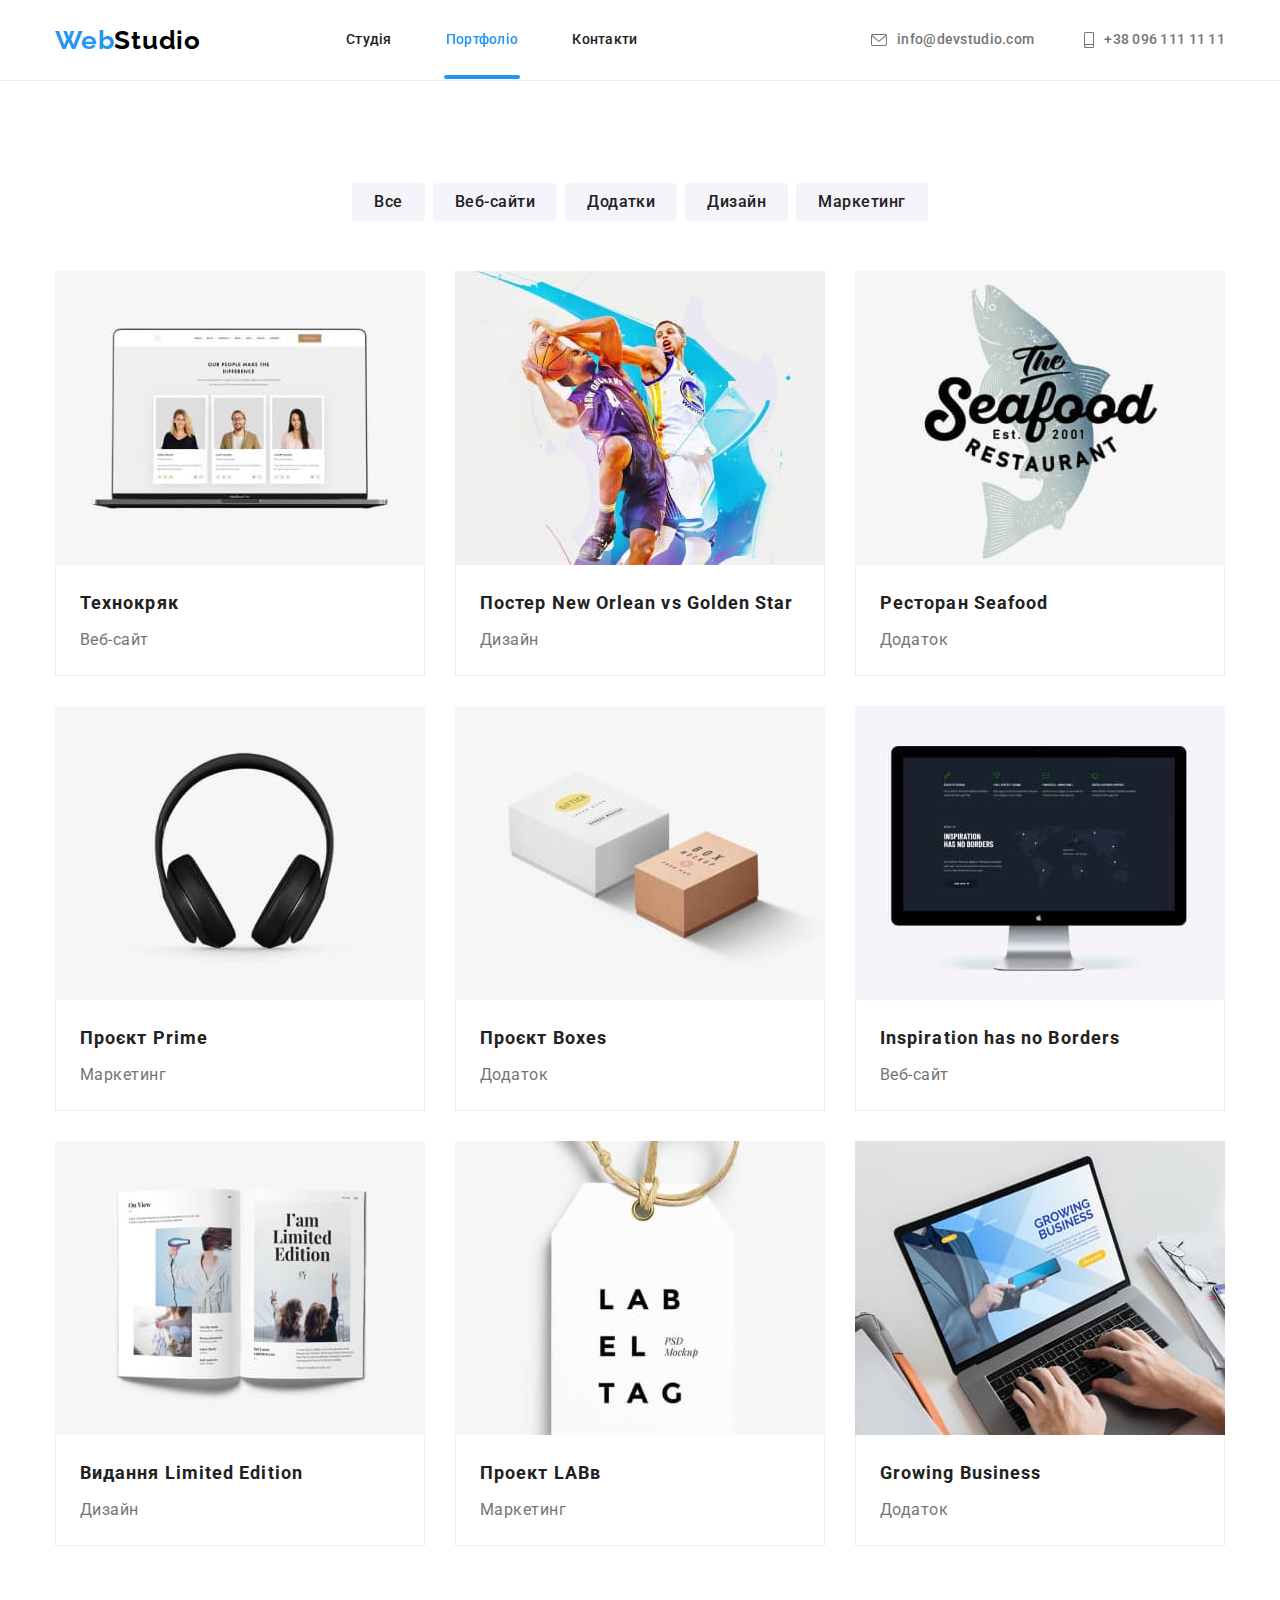
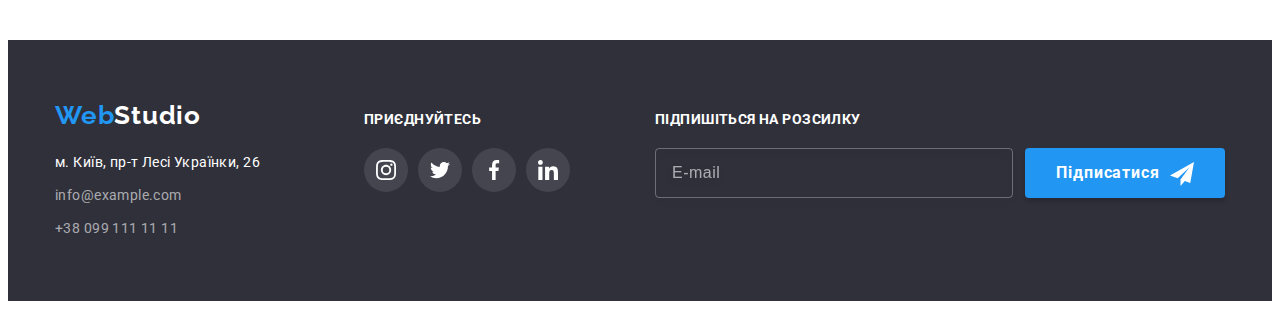
==== portfolio.html @ 0233765b "copi" ====
<!DOCTYPE html>
<html lang="uk">
	<head>
		<meta charset="UTF-8" />
		<meta http-equiv="X-UA-Compatible" content="IE=edge" />
		<meta name="viewport" content="width=device-width, initial-scale=1.0" />
		<title>Document</title>
		<link rel="preconnect" href="https://fonts.googleapis.com" />
		<link rel="preconnect" href="https://fonts.gstatic.com" crossorigin />
		<link
			href="https://fonts.googleapis.com/css2?family=Raleway:wght@700&family=Roboto:wght@400;500;700;900&display=swap"
			rel="stylesheet"
		/>
		<link
			rel="stylesheet"
			href="https://cdnjs.cloudflare.com/ajax/libs/modern-normalize/1.1.0/modern-normalize.min.css"
			integrity="sha512-wpPYUAdjBVSE4KJnH1VR1HeZfpl1ub8YT/NKx4PuQ5NmX2tKuGu6U/JRp5y+Y8XG2tV+wKQpNHVUX03MfMFn9Q=="
			crossorigin="anonymous"
			referrerpolicy="no-referrer"
		/>
		<link rel="stylesheet" href="./css/stilys.css" />
		<link rel="stylesheet" href="./css/main.min.css" />
	</head>
	<body>
		<!--Логотип та навігація сайту-->
		<header class="header">
			<div class="conteiner header__container">
				<nav class="navigation">
					<a href="./index.html" class="logo link" lang="en">Web<span class="logo__accent">Studio</span> </a>
					<ul class="navigation__list list">
						<li class="navigation__item"><a href="./index.html" class="navigation__link link">Студія</a></li>
						<li class="navigation__item">
							<a href="./portfolio.html" class="navigation__link link current">Портфоліо</a>
						</li>
						<li class="navigation__item"><a href="" class="navigation__link link">Контакти</a></li>
					</ul>
				</nav>
				<ul class="contact list">
					<li class="contact__item item">
						<a class="contact__link link" href="mailto:info@devstudio.com"
							><svg class="contact__icons" width="16" height="12"><use href="./img/icons.svg#icon-envelope"></use></svg
							>info@devstudio.com</a
						>
					</li>
					<li class="contact__item item">
						<a class="contact__link link" href="tel:+380961111111"
							><svg class="contact__icons" width="10" height="16">
								<use href="./img/icons.svg#icon-smartphone"></use></svg
							>+38 096 111 11 11</a
						>
					</li>
				</ul>
			</div>
		</header>
		<main>
			<!--Портфоліо-->
			<section class="section">
				<div class="conteiner">
					<h1 hidden>Портфоліо</h1>
					<ul class="filter list">
						<li class="filter-item"><button type="button" class="filter-button">Все</button></li>
						<li class="filter-item"><button type="button" class="filter-button">Веб-сайти</button></li>
						<li class="filter-item"><button type="button" class="filter-button">Додатки</button></li>
						<li class="filter-item"><button type="button" class="filter-button">Дизайн</button></li>
						<li class="filter-item"><button type="button" class="filter-button">Маркетинг</button></li>
					</ul>
					<ul class="about list">
						<li class="about-item item">
							<a class="about-link link" href="">
								<div class="about-top-wrap">
									<img src="./img/tehnokrak.jpg" width="370" height="294" alt="Photo" />
									<p class="about-ap-text">
										Ресурс пропонує комплексні пропозиції з різним рівнем функціоналу та сервісів. Все це дозволить
										відвідувачу отримати вичерпні відомості про компанію чи приватну особу.
									</p>
								</div>
								<div class="div">
									<h2 class="div-name list">Технокряк</h2>
									<p class="div-text list">Веб-сайт</p>
								</div>
							</a>
						</li>
						<li class="about-item item">
							<a class="about-link link" href=""
								><div class="about-top-wrap">
									<img src="./img/poster.jpg" width="370" height="294" alt="Photo" />
									<p class="about-ap-text">
										Ресурс пропонує комплексні пропозиції з різним рівнем функціоналу та сервісів. Все це дозволить
										відвідувачу отримати вичерпні відомості про компанію чи приватну особу.
									</p>
								</div>
								<div class="div">
									<h2 class="div-name list">Постер New Orlean vs Golden Star</h2>
									<p class="div-text list">Дизайн</p>
								</div>
							</a>
						</li>
						<li class="about-item item">
							<a class="about-link link" href=""
								><div class="about-top-wrap">
									<img src="./img/restorant.jpg" width="370" height="294" alt="Photo" />
									<p class="about-ap-text">
										Ресурс пропонує комплексні пропозиції з різним рівнем функціоналу та сервісів. Все це дозволить
										відвідувачу отримати вичерпні відомості про компанію чи приватну особу.
									</p>
								</div>
								<div class="div">
									<h2 class="div-name list">Ресторан Seafood</h2>
									<p class="div-text list">Додаток</p>
								</div>
							</a>
						</li>
						<li class="about-item item">
							<a class="about-link link" href=""
								><div class="about-top-wrap">
									<img src="./img/progect-prime.jpg" width="370" height="294" alt="Photo" />
									<p class="about-ap-text">
										Ресурс пропонує комплексні пропозиції з різним рівнем функціоналу та сервісів. Все це дозволить
										відвідувачу отримати вичерпні відомості про компанію чи приватну особу.
									</p>
								</div>
								<div class="div">
									<h2 class="div-name list">Проєкт Prime</h2>
									<p class="div-text list">Маркетинг</p>
								</div>
							</a>
						</li>
						<li class="about-item item">
							<a class="about-link link" href=""
								><div class="about-top-wrap">
									<img src="./img/progect-boxes.jpg" width="370" height="294" alt="Photo" />
									<p class="about-ap-text">
										Ресурс пропонує комплексні пропозиції з різним рівнем функціоналу та сервісів. Все це дозволить
										відвідувачу отримати вичерпні відомості про компанію чи приватну особу.
									</p>
								</div>
								<div class="div">
									<h2 class="div-name list">Проєкт Boxes</h2>
									<p class="div-text list">Додаток</p>
								</div>
							</a>
						</li>
						<li class="about-item item">
							<a class="about-link link" href=""
								><div class="about-top-wrap">
									<img src="./img/inspiration.jpg" width="370" height="294" alt="Photo" />
									<p class="about-ap-text">
										Ресурс пропонує комплексні пропозиції з різним рівнем функціоналу та сервісів. Все це дозволить
										відвідувачу отримати вичерпні відомості про компанію чи приватну особу.
									</p>
								</div>
								<div class="div">
									<h2 class="div-name list">Inspiration has no Borders</h2>
									<p class="div-text list">Веб-сайт</p>
								</div>
							</a>
						</li>
						<li class="about-item item">
							<a class="about-link link" href=""
								><div class="about-top-wrap">
									<img src="./img/limited-edition.jpg" width="370" height="294" alt="Photo" />
									<p class="about-ap-text">
										Ресурс пропонує комплексні пропозиції з різним рівнем функціоналу та сервісів. Все це дозволить
										відвідувачу отримати вичерпні відомості про компанію чи приватну особу.
									</p>
								</div>
								<div class="div">
									<h2 class="div-name list">Видання Limited Edition</h2>
									<p class="div-text list">Дизайн</p>
								</div>
							</a>
						</li>
						<li class="about-item item">
							<a class="about-link link" href=""
								><div class="about-top-wrap">
									<img src="./img/progect-lab.jpg" width="370" height="294" alt="Photo" />
									<p class="about-ap-text">
										Ресурс пропонує комплексні пропозиції з різним рівнем функціоналу та сервісів. Все це дозволить
										відвідувачу отримати вичерпні відомості про компанію чи приватну особу.
									</p>
								</div>
								<div class="div">
									<h2 class="div-name list">Проект LABв</h2>
									<p class="div-text list">Маркетинг</p>
								</div>
							</a>
						</li>
						<li class="about-item item">
							<a class="about-link link" href=""
								><div class="about-top-wrap">
									<img src="./img/growing-bisiness.jpg" width="370" height="294" alt="Photo" />
									<p class="about-ap-text">
										Ресурс пропонує комплексні пропозиції з різним рівнем функціоналу та сервісів. Все це дозволить
										відвідувачу отримати вичерпні відомості про компанію чи приватну особу.
									</p>
								</div>
								<div class="div">
									<h2 class="div-name list">Growing Business</h2>
									<p class="div-text list">Додаток</p>
								</div>
							</a>
						</li>
					</ul>
				</div>
			</section>
		</main>
		<!--Контакти компанії-->
		<footer class="footer">
			<div class="conteiner footer__conteiner">
				<div class="adress">
					<a href="./index.html" class="logo link" lang="en">Web<span class="logo-footer">Studio</span> </a>
					<address class="footer__adress">
						<ul class="list adress__list">
							<li class="adress__item">
								<a
									href="https://www.google.com/maps/place/%D0%B1%D1%83%D0%BB.+%D0%9B%D0%B5%D1%81%D0%B8+%D0%A3%D0%BA%D1%80%D0%B0%D0%B8%D0%BD%D0%BA%D0%B8,+26,+%D0%9A%D0%B8%D0%B5%D0%B2,+02000"
									class="adress__link link"
								>
									м. Київ, пр-т Лесі Українки, 26
								</a>
							</li>
							<li class="adress__item">
								<a href="mailto:info@example.com" class="contact-link link">info@example.com</a>
							</li>
							<li class="adress__item tel">
								<a href="tel:+380991111111" class="contact-link link">+38 099 111 11 11</a>
							</li>
						</ul>
					</address>
				</div>
				<div class="footer-soc">
					<p class="footer-soc__title">приєднуйтесь</p>
					<ul class="foote-soc__list list">
						<li class="footer-soc__item">
							<a href="" class="footer-soc__link link"
								><svg class="footer-soc__icon" width="20" height="20">
									<use href="./img/icons.svg#icon-instagram"></use></svg
							></a>
						</li>
						<li class="footer-soc__item">
							<a href="" class="footer-soc__link link"
								><svg class="footer-soc__icon" width="20" height="20">
									<use href="./img/icons.svg#icon-twitter"></use></svg
							></a>
						</li>
						<li class="footer-soc__item">
							<a href="" class="footer-soc__link link"
								><svg class="footer-soc__icon" width="20" height="20">
									<use href="./img/icons.svg#icon-facebook"></use></svg
							></a>
						</li>
						<li class="footer-soc__item">
							<a href="" class="footer-soc__link link"
								><svg class="footer-soc__icon" width="20" height="20">
									<use href="./img/icons.svg#icon-linkedin"></use></svg
							></a>
						</li>
					</ul>
				</div>
				<div class="footer-subscription">
					<p class="footer-subscription__title">підпишіться на розсилку</p>
					<form class="footer-subscription__form js-speaker-form">
						<label for="email"></label>
						<input
							type="text"
							class="footer-subscription__input"
							name="email"
							id="email"
							placeholder="E-mail"
							required
						/>
						<button type="submit" class="footer__button button">
							Підписатися<svg class="footer-subscription__icon" width="24px" height="24px">
								<use href="./img/icons.svg#icon-send"></use>
							</svg>
						</button>
					</form>
				</div>
			</div>
		</footer>
		<!--JS-->
		<script src="./js/modal.js"></script>
		<script>
			const { height: pageHeaderHeight } = document.querySelector(".header").getBoundingClientRect();
			document.body.style.paddingTop = `${pageHeaderHeight}px`;
		</script>
		<!-- JS для заповнення модального вікна -->
		<script>
			(() => {
				document.querySelector(".js-speaker-form").addEventListener("submit", e => {
					e.preventDefault();

					new FormData(e.currentTarget).forEach((value, name) => console.log(`${name}: ${value}`));
				});
			})();
		</script>
	</body>
</html>
---- css/main.min.css ----
html{line-height:1.15;-webkit-text-size-adjust:100%}*,*::before,*::after{box-sizing:border-box}.h1,.h2,.h3,.h4,.h5,.h6,.p{margin:0}.ul{margin:0;padding:0}body{position:relative;font-family:"Roboto",sans-serif;background-color:#fff;color:#212121;max-width:1600px}img{display:block;width:100%;height:auto}.list{list-style:none;padding:0;margin:0}.link{text-decoration:none;cursor:pointer}.link:hover,.link:focus{color:#2196f3}.conteiner{margin:0 auto;width:1200px;padding-left:15px;padding-right:15px}.section{padding-top:94px;padding-bottom:94px}.visually-hidden{position:absolute;margin:-1px;width:1px;height:1px;border:0;padding:0;overflow:hidden;white-space:nowrap;clip:rect(0 0 0 0);-webkit-clip-path:inset(50%);clip-path:inset(50%)}.button{font-family:inherit;border:none;border-radius:4px;font-weight:700;font-size:16px;line-height:1.88;letter-spacing:.06em;color:#fff;background-color:#2196f3;cursor:pointer}.button:hover,.button:focus{opacity:.9}.hero__button{min-width:216px;padding:10px 32px;display:inline-block}.footer__button{width:200px;padding:10px 28px;box-shadow:0px 4px 4px rgba(0,0,0,.15)}.modal-close{position:absolute;padding:0;top:8px;right:8px;width:30px;height:30px;border-radius:50%;border:1px solid rgba(0,0,0,.1);background-color:#fff;display:flex;align-items:center;justify-content:center;cursor:pointer}.modal-close:hover .modal-icon{fill:#2196f3}.button-submit{min-width:200px;padding:10px 52px;box-shadow:0px 4px 4px rgba(0,0,0,.15);display:inline-block}.filter-button{padding:6px 22px;border:none;border-radius:4px;cursor:pointer;font-family:inherit;font-weight:500;font-size:16px;line-height:1.63;letter-spacing:.03em;color:#212121;background-color:#f5f4fa;transition-property:color,background-color,box-shadow;transition-duration:250ms;transition-timing-function:cubic-bezier(0.4, 0, 0.2, 1)}.filter-button:hover{color:#fff;background-color:#2196f3;box-shadow:0px 3px 1px rgba(0,0,0,.1),0px 1px 2px rgba(0,0,0,.08),0px 2px 2px rgba(0,0,0,.12)}.header{position:fixed;width:100%;top:0;left:0;margin-left:auto;margin-right:auto;background-color:#fff;border-bottom:1px solid #ececec;z-index:1;max-width:1600px}.header__container,.navigation{display:flex;align-items:center}.navigation__item,.contact__item{margin-left:50px}.navigation__item:last-child,.contact__item:last-child{margin-right:0px}.navigation__list{display:flex;align-items:center;font-weight:500;font-size:14px;line-height:1.14;letter-spacing:.02em}.navigation__list a{color:#212121;padding-top:32px;padding-bottom:32px;padding-left:2px;padding-right:2px}.contact{margin-left:auto;display:flex;align-items:center;font-weight:500;font-size:14px;line-height:1.14;letter-spacing:.02em}.contact a{color:#757575;padding-top:32px;padding-bottom:32px;display:flex;align-items:center}.navigation__link,.contact__link .contact-icons,.contact__link{transition-property:color;transition-duration:250ms;transition-timing-function:cubic-bezier(0.4, 0, 0.2, 1)}.contact__icons{margin-right:10px;align-items:center;justify-content:center;fill:currentColor}.link.current{position:relative;color:#2196f3}.link.current::after{position:absolute;left:0;bottom:0;content:"";display:inline-block;width:100%;height:4px;background-color:#2196f3;border-radius:2px;background-size:contain}.hero{padding-top:200px;padding-bottom:200px;background-color:#2f303a;background-image:linear-gradient(rgba(47, 48, 58, 0.4), rgba(47, 48, 58, 0.4)),url(../img/hero.jpg);text-align:center;max-width:1600px;margin-left:auto;margin-right:auto;background-repeat:no-repeat;background-position:center;border-style:cover}.hero__title{max-width:696px;margin-left:auto;margin-right:auto;margin-top:0;margin-bottom:30px;font-weight:900;font-size:44px;line-height:1.36;text-align:center;letter-spacing:.06em;text-transform:uppercase;color:#fff}.quality{padding-bottom:0}.quality__list{display:flex;align-items:flex-start}.quality__list .quality__item+.quality__item{margin-left:30px;max-width:270px}.quality__title{margin-top:0;margin-bottom:10px;font-weight:700;font-size:14px;line-height:1.14;letter-spacing:.03em;text-transform:uppercase;color:#212121}.quality__text{margin-top:0;margin-bottom:0;font-weight:400;font-size:14px;line-height:1.71;letter-spacing:.03em;color:#757575}.quality__picture{height:120px;width:270;background-color:#f5f4fa;display:flex;align-items:center;justify-content:center;margin-bottom:30px}.fiature__list{display:flex}.fiature__list .fiature__img+.fiature__img{margin-left:30px}.fiature__title{margin-top:0;margin-bottom:50px;font-weight:700;font-size:36px;line-height:1.17;text-align:center;letter-spacing:.03em;color:#212121}.fiature__thumb{position:relative}.fiature__text{position:absolute;left:0;bottom:0;width:370px;height:70px;display:flex;align-items:center;justify-content:center;font-style:normal;font-weight:700;font-size:14px;line-height:1.14;text-align:center;letter-spacing:.03em;text-transform:uppercase;color:#fff;background:rgba(47,48,58,.8)}.team{background-color:#f5f4fa;max-width:1600px}.team__title{margin-top:0;margin-bottom:50px;font-weight:700;font-size:36px;line-height:1.17;text-align:center;letter-spacing:.03em;color:#212121}.team__list{display:flex}.team__list .team__item+.team__item{margin-left:30px}.team__item{background-color:#fff;outline:1px solid #eee;box-shadow:0px 1px 3px rgba(0,0,0,.12),0px 1px 1px rgba(0,0,0,.14),0px 2px 1px rgba(0,0,0,.2);border-radius:0px 0px 4px 4px}.team__name{padding-top:30px;margin-top:0;margin-bottom:10px;font-weight:500;font-size:16px;line-height:1.19;text-align:center;letter-spacing:.03em;color:#212121}.team__text{margin-top:0;margin-bottom:16px;font-weight:400;font-size:16px;line-height:1.19;text-align:center;letter-spacing:.03em;color:#757575}.soc{display:flex;justify-content:center;gap:10px;padding-bottom:30px}.soc__link{width:44px;height:44px;border-radius:50%;background-color:#fff;display:flex;align-items:center;justify-content:center;transition-property:background-color;transition-duration:250ms;transition-timing-function:cubic-bezier(0.4, 0, 0.2, 1)}.soc__link:hover,.soc__link:focus{background-color:#2196f3}.soc__link:hover .soc-icon,.soc__link:focus .soc-icon{fill:#fff}.soc__icon{fill:#afb1b8;transition-property:fill;transition-duration:250ms;transition-timing-function:cubic-bezier(0.4, 0, 0.2, 1)}.client__title{margin-top:0;margin-bottom:50px;color:#212121;font-weight:700;font-size:36px;line-height:1.17;text-align:center;letter-spacing:.03em}.client__list{display:flex;align-items:center;justify-content:center}.client__list .client__item+.client__item{margin-left:30px}.client__link{width:170px;height:92px;border:1px solid #afb1b8;border-radius:4px;display:flex;align-items:center;justify-content:center;cursor:pointer;transition-property:border-color;transition-duration:250ms;transition-timing-function:cubic-bezier(0.4, 0, 0.2, 1)}.client__link:hover{border-color:#2196f3}.client__link:hover .client__icon{fill:#2196f3}.client__icon{fill:#afb1b8;transition-property:fill;transition-duration:250ms;transition-timing-function:cubic-bezier(0.4, 0, 0.2, 1)}.footer{background-color:#2f303a;padding-top:60px;padding-bottom:60px;max-width:1600px;margin-left:auto;margin-right:auto}.adress__link{color:#fff;font-weight:400;font-size:14px;line-height:1.71;letter-spacing:.03em;font-style:normal;transition-property:color;transition-duration:250ms;transition-timing-function:cubic-bezier(0.4, 0, 0.2, 1)}.contact-link{color:rgba(255,255,255,.6);font-weight:400;font-size:14px;line-height:1.71;letter-spacing:.03em;font-style:normal;transition-property:color;transition-duration:250ms;transition-timing-function:cubic-bezier(0.4, 0, 0.2, 1)}.adress__item{margin-bottom:9px}.adress__item:last-child{margin-bottom:0}.footer__conteiner{display:flex;gap:70px;align-items:baseline}.foote-soc__list{display:flex;gap:10px}.footer-soc__title{font-weight:700;font-size:14px;line-height:1.14;letter-spacing:.03em;text-transform:uppercase;color:#fff;margin-top:0;margin-bottom:20px}.footer-soc__link{width:44px;height:44px;border-radius:50%;background:rgba(255,255,255,.1);display:flex;align-items:center;justify-content:center;transition-property:background-color,fill;transition-duration:250ms;transition-timing-function:cubic-bezier(0.4, 0, 0.2, 1)}.footer-soc__link:hover{background-color:#2196f3}.footer-soc__icon{fill:#fff}.footer-soc__link:hover .footer-soc__icon{fill:#fff}.footer-subscription{margin-left:auto}.footer-subscription__form{display:flex;justify-content:center;align-items:center}.footer-subscription__title{font-weight:700;font-size:14px;line-height:1.14;letter-spacing:.03em;text-transform:uppercase;color:#fff;margin-top:0;margin-bottom:20px}.footer-subscription__input{width:358px;height:50px;outline:none;border:1px solid rgba(255,255,255,.3);border-radius:4px;padding:15px 16px;margin-right:12px;font-weight:400;background-color:rgba(0,0,0,0);color:#fff;filter:drop-shadow(0px 4px 4px rgba(0, 0, 0, 0.15))}.footer-subscription__input::-moz-placeholder{font-size:16px;line-height:1.25;letter-spacing:.03em;color:rgba(255,255,255,.6)}.footer-subscription__input:-ms-input-placeholder{font-size:16px;line-height:1.25;letter-spacing:.03em;color:rgba(255,255,255,.6)}.footer-subscription__input::placeholder{font-size:16px;line-height:1.25;letter-spacing:.03em;color:rgba(255,255,255,.6)}.footer-subscription__icon{margin-left:10px;vertical-align:middle}.backdrop{position:fixed;top:0;width:100%;height:100%;background-color:rgba(0,0,0,.2);max-width:1600px;transition:opacity 500ms cubic-bezier(0.4, 0, 0.2, 1),visibility 500ms cubic-bezier(0.4, 0, 0.2, 1);z-index:2}.is-hidden{opacity:0;pointer-events:none;visibility:hidden}.modal{position:absolute;top:50%;left:50%;transform:translate(-50%, -50%) scale(1) rotate(0);transition:transform 500ms linear;width:528px;height:581px;background-color:#fff;box-shadow:0px 1px 3px rgba(0,0,0,.12),0px 1px 1px rgba(0,0,0,.14),0px 2px 1px rgba(0,0,0,.2);border-radius:4px;padding:40px;text-align:center}.backdrop.is-hidden .modal{transform:translate(-50%, -50%) scale(0) rotate(180deg)}.modal-title{font-weight:700;font-size:20px;line-height:1.15;text-align:center;letter-spacing:.03em;color:#212121;margin:0;margin-bottom:12px}.form-field{margin-bottom:10px}.form-field-text{margin-bottom:20px}.form-label{display:block;text-align:left;margin-bottom:4px;font-weight:400;font-size:12px;line-height:1.17;letter-spacing:.01em;color:#757575;cursor:pointer}.form-label:focus+.form-input{color:#2196f3;border:#2196f3}.input-wrap{position:relative}.form-input{width:100%;height:40px;left:576px;top:314px;padding:12px 0 12px 42px;border:1px solid rgba(33,33,33,.2);border-radius:4px;cursor:pointer}.form-input:focus{outline-color:#2196f3}.form-input:focus+.form-icon{fill:#2196f3}.form-icon{position:absolute;left:12px;top:50%;transform:translatey(-50%)}.modal-text{display:block;width:100%;height:120px;border:1px solid rgba(33,33,33,.2);border-radius:4px;resize:none;padding:12px 16px;cursor:pointer}.modal-text:focus{outline-color:#2196f3}.form-field-text textarea::-moz-placeholder{font-size:12px;line-height:1.17;letter-spacing:.01em}.form-field-text textarea:-ms-input-placeholder{font-size:12px;line-height:1.17;letter-spacing:.01em}.form-field-text textarea::placeholder{font-size:12px;line-height:1.17;letter-spacing:.01em}.checkbox-field{margin-bottom:30px}.policy-label{display:flex;font-weight:400;font-size:14px;line-height:1.71;letter-spacing:.03em;color:var(--accent-color);display:flex;align-items:center;justify-content:center}.policy-label span{width:16px;height:15px;border:2px solid #212121;border-radius:3px;margin-right:7px;display:flex;align-items:center;justify-content:center;transition:background-color 300ms linear}.input-checkbox{display:block;transition:border-color 300ms linear}.input-checkbox:checked+.policy-label span{background-color:#2196f3;border-color:#2196f3}.input-checkbox:checked+.policy-label .span-icon{fill:#fff;border:none}.span-icon{fill:rgba(0,0,0,0);transition:fill 300ms linear}.checkbox-link{margin-left:7px;font-weight:400;font-size:14px;line-height:1.71;letter-spacing:.03em;color:#2f303a;-webkit-text-decoration-line:underline;text-decoration-line:underline;color:#2196f3}.filter{margin-bottom:50px;display:flex;justify-content:center}.filter .filter-item+.filter-item{margin-left:8px}.about{background-color:#fff;display:flex;flex-wrap:wrap;gap:30px}.about-item{flex-basis:calc((100% - 60px)/3)}.about-top-wrap{position:relative;overflow:hidden}.about-ap-text{position:absolute;top:0;left:0;font-weight:400;font-size:18px;line-height:1.56;letter-spacing:.03em;color:#fff;background:rgba(33,150,243,.9);margin:0;padding:63px 24px;height:100%;transform:translateY(101%);transition:transform 250ms linear}.div{padding:20px 24px;border-left:1px solid #eee;border-bottom:1px solid #eee;border-right:1px solid #eee}.div-name{margin-bottom:4px;font-weight:700;font-size:18px;line-height:2;letter-spacing:.06em;color:#212121}.div-text{font-weight:400;font-size:16px;line-height:1.88;letter-spacing:.03em;color:#757575;margin-bottom:0}.about-link{display:block;transition-property:box-shadow;transition-duration:250ms;transition-timing-function:cubic-bezier(0.4, 0, 0.2, 1)}.about-link:hover{box-shadow:0px 1px 1px rgba(0,0,0,.12),0px 4px 4px rgba(0,0,0,.06),1px 4px 6px rgba(0,0,0,.16)}.about-link:hover .about-ap-text{transform:translateY(0%)}.logo{margin-right:93px;margin-left:0;font-family:"Raleway";font-weight:700;font-size:26px;line-height:1.19;letter-spacing:.03em;color:#2196f3}.logo__accent{color:#000}.logo-footer{display:inline-block;margin-bottom:20px;color:#fff}/*# sourceMappingURL=main.min.css.map */
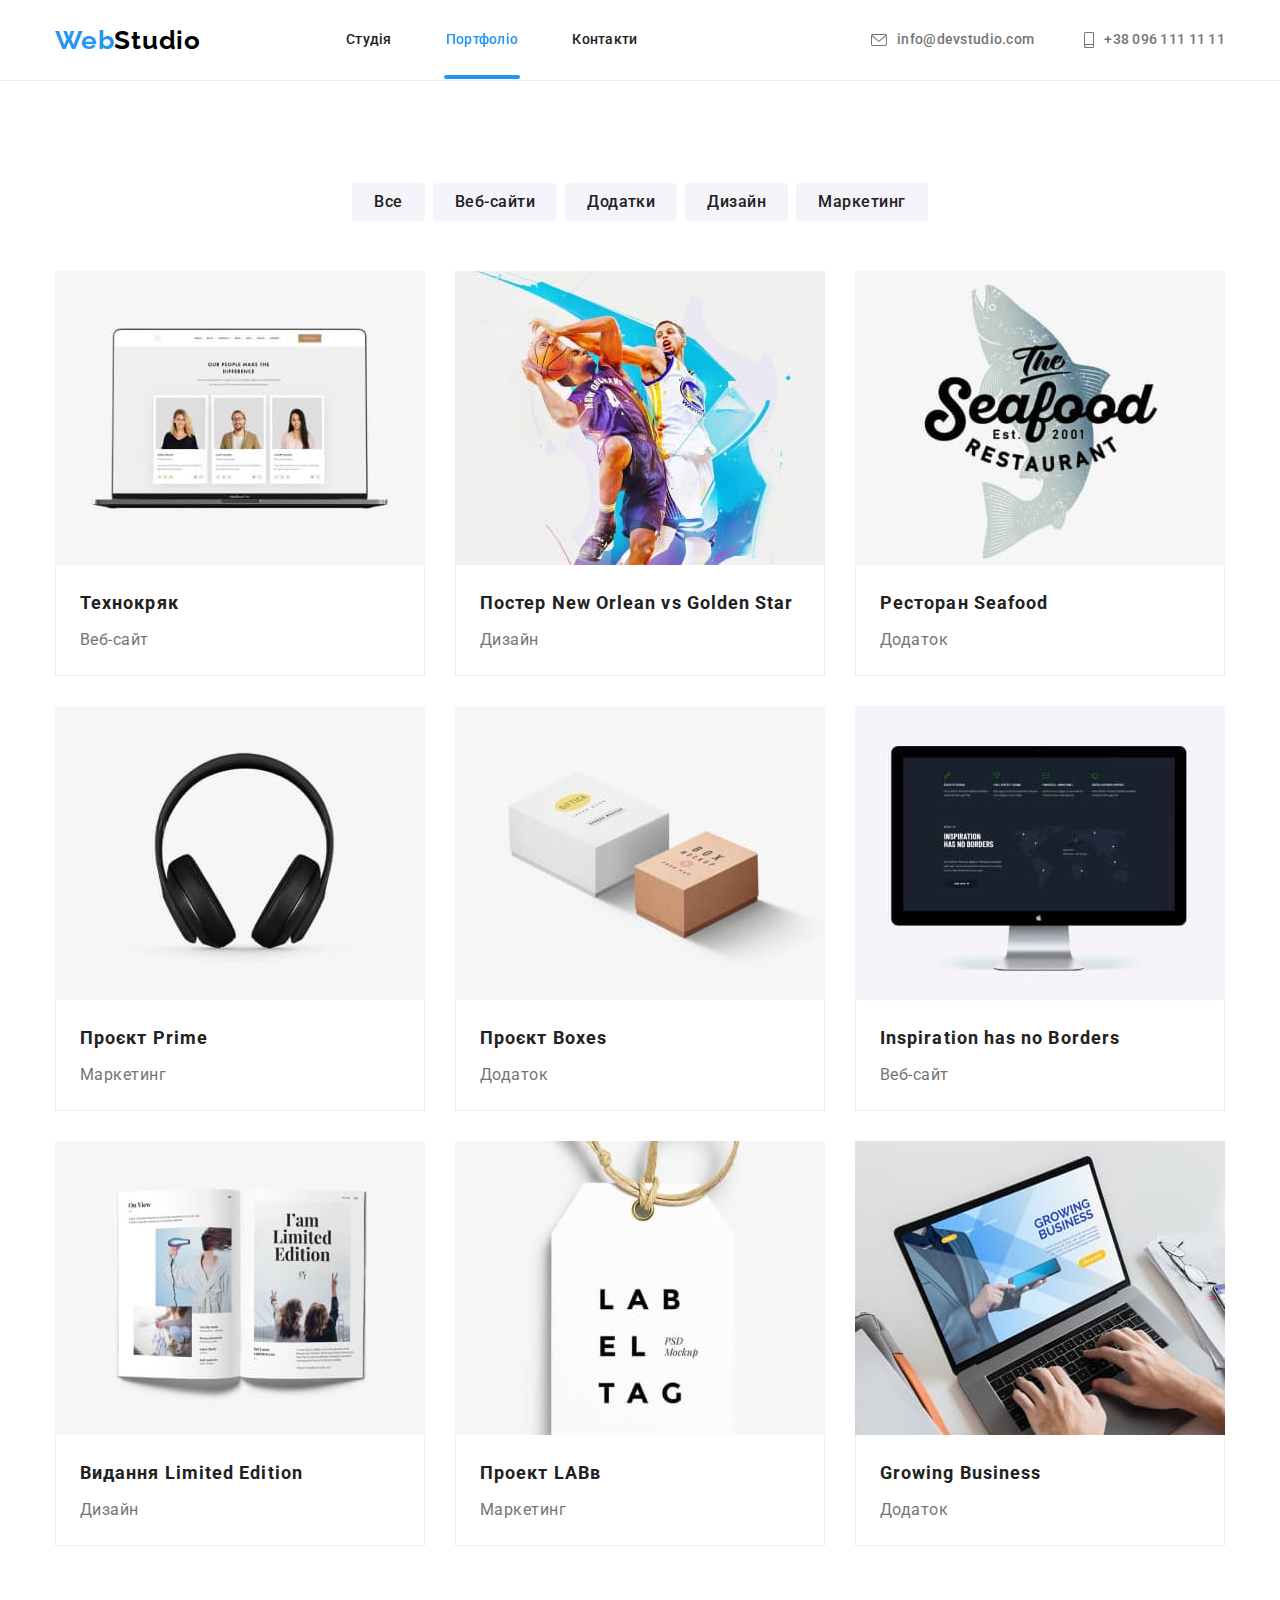
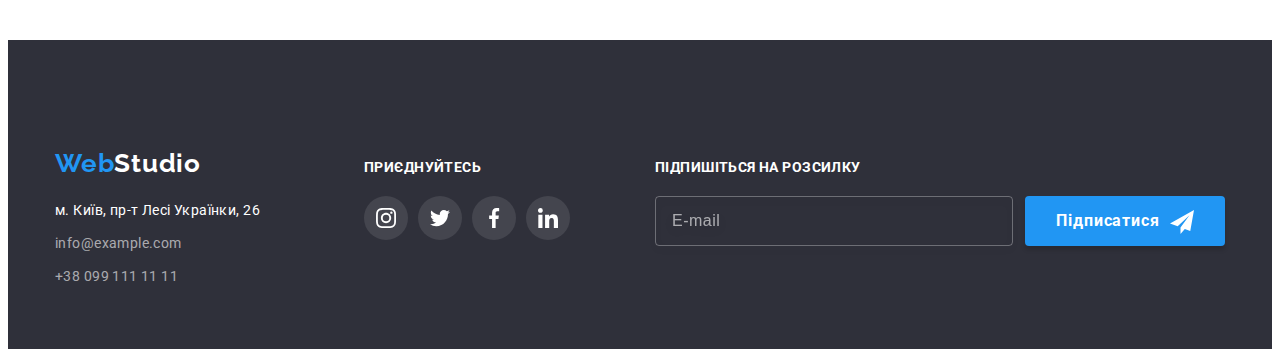
==== commit 7f651fce: "part1" ====
--- a/portfolio.html
+++ b/portfolio.html
@@ -18,11 +18,9 @@
 			crossorigin="anonymous"
 			referrerpolicy="no-referrer"
 		/>
-		<link rel="stylesheet" href="./css/stilys.css" />
 		<link rel="stylesheet" href="./css/main.min.css" />
 	</head>
 	<body>
-		<!--Логотип та навігація сайту-->
 		<header class="header">
 			<div class="conteiner header__container">
 				<nav class="navigation">
@@ -53,7 +51,6 @@
 			</div>
 		</header>
 		<main>
-			<!--Портфоліо-->
 			<section class="section">
 				<div class="conteiner">
 					<h1 hidden>Портфоліо</h1>
@@ -204,7 +201,6 @@
 				</div>
 			</section>
 		</main>
-		<!--Контакти компанії-->
 		<footer class="footer">
 			<div class="conteiner footer__conteiner">
 				<div class="adress">
--- a/css/main.min.css
+++ b/css/main.min.css
@@ -1 +1 @@
-html{line-height:1.15;-webkit-text-size-adjust:100%}*,*::before,*::after{box-sizing:border-box}.h1,.h2,.h3,.h4,.h5,.h6,.p{margin:0}.ul{margin:0;padding:0}body{position:relative;font-family:"Roboto",sans-serif;background-color:#fff;color:#212121;max-width:1600px}img{display:block;width:100%;height:auto}.list{list-style:none;padding:0;margin:0}.link{text-decoration:none;cursor:pointer}.link:hover,.link:focus{color:#2196f3}.conteiner{margin:0 auto;width:1200px;padding-left:15px;padding-right:15px}.section{padding-top:94px;padding-bottom:94px}.visually-hidden{position:absolute;margin:-1px;width:1px;height:1px;border:0;padding:0;overflow:hidden;white-space:nowrap;clip:rect(0 0 0 0);-webkit-clip-path:inset(50%);clip-path:inset(50%)}.button{font-family:inherit;border:none;border-radius:4px;font-weight:700;font-size:16px;line-height:1.88;letter-spacing:.06em;color:#fff;background-color:#2196f3;cursor:pointer}.button:hover,.button:focus{opacity:.9}.hero__button{min-width:216px;padding:10px 32px;display:inline-block}.footer__button{width:200px;padding:10px 28px;box-shadow:0px 4px 4px rgba(0,0,0,.15)}.modal-close{position:absolute;padding:0;top:8px;right:8px;width:30px;height:30px;border-radius:50%;border:1px solid rgba(0,0,0,.1);background-color:#fff;display:flex;align-items:center;justify-content:center;cursor:pointer}.modal-close:hover .modal-icon{fill:#2196f3}.button-submit{min-width:200px;padding:10px 52px;box-shadow:0px 4px 4px rgba(0,0,0,.15);display:inline-block}.filter-button{padding:6px 22px;border:none;border-radius:4px;cursor:pointer;font-family:inherit;font-weight:500;font-size:16px;line-height:1.63;letter-spacing:.03em;color:#212121;background-color:#f5f4fa;transition-property:color,background-color,box-shadow;transition-duration:250ms;transition-timing-function:cubic-bezier(0.4, 0, 0.2, 1)}.filter-button:hover{color:#fff;background-color:#2196f3;box-shadow:0px 3px 1px rgba(0,0,0,.1),0px 1px 2px rgba(0,0,0,.08),0px 2px 2px rgba(0,0,0,.12)}.header{position:fixed;width:100%;top:0;left:0;margin-left:auto;margin-right:auto;background-color:#fff;border-bottom:1px solid #ececec;z-index:1;max-width:1600px}.header__container,.navigation{display:flex;align-items:center}.navigation__item,.contact__item{margin-left:50px}.navigation__item:last-child,.contact__item:last-child{margin-right:0px}.navigation__list{display:flex;align-items:center;font-weight:500;font-size:14px;line-height:1.14;letter-spacing:.02em}.navigation__list a{color:#212121;padding-top:32px;padding-bottom:32px;padding-left:2px;padding-right:2px}.contact{margin-left:auto;display:flex;align-items:center;font-weight:500;font-size:14px;line-height:1.14;letter-spacing:.02em}.contact a{color:#757575;padding-top:32px;padding-bottom:32px;display:flex;align-items:center}.navigation__link,.contact__link .contact-icons,.contact__link{transition-property:color;transition-duration:250ms;transition-timing-function:cubic-bezier(0.4, 0, 0.2, 1)}.contact__icons{margin-right:10px;align-items:center;justify-content:center;fill:currentColor}.link.current{position:relative;color:#2196f3}.link.current::after{position:absolute;left:0;bottom:0;content:"";display:inline-block;width:100%;height:4px;background-color:#2196f3;border-radius:2px;background-size:contain}.hero{padding-top:200px;padding-bottom:200px;background-color:#2f303a;background-image:linear-gradient(rgba(47, 48, 58, 0.4), rgba(47, 48, 58, 0.4)),url(../img/hero.jpg);text-align:center;max-width:1600px;margin-left:auto;margin-right:auto;background-repeat:no-repeat;background-position:center;border-style:cover}.hero__title{max-width:696px;margin-left:auto;margin-right:auto;margin-top:0;margin-bottom:30px;font-weight:900;font-size:44px;line-height:1.36;text-align:center;letter-spacing:.06em;text-transform:uppercase;color:#fff}.quality{padding-bottom:0}.quality__list{display:flex;align-items:flex-start}.quality__list .quality__item+.quality__item{margin-left:30px;max-width:270px}.quality__title{margin-top:0;margin-bottom:10px;font-weight:700;font-size:14px;line-height:1.14;letter-spacing:.03em;text-transform:uppercase;color:#212121}.quality__text{margin-top:0;margin-bottom:0;font-weight:400;font-size:14px;line-height:1.71;letter-spacing:.03em;color:#757575}.quality__picture{height:120px;width:270;background-color:#f5f4fa;display:flex;align-items:center;justify-content:center;margin-bottom:30px}.fiature__list{display:flex}.fiature__list .fiature__img+.fiature__img{margin-left:30px}.fiature__title{margin-top:0;margin-bottom:50px;font-weight:700;font-size:36px;line-height:1.17;text-align:center;letter-spacing:.03em;color:#212121}.fiature__thumb{position:relative}.fiature__text{position:absolute;left:0;bottom:0;width:370px;height:70px;display:flex;align-items:center;justify-content:center;font-style:normal;font-weight:700;font-size:14px;line-height:1.14;text-align:center;letter-spacing:.03em;text-transform:uppercase;color:#fff;background:rgba(47,48,58,.8)}.team{background-color:#f5f4fa;max-width:1600px}.team__title{margin-top:0;margin-bottom:50px;font-weight:700;font-size:36px;line-height:1.17;text-align:center;letter-spacing:.03em;color:#212121}.team__list{display:flex}.team__list .team__item+.team__item{margin-left:30px}.team__item{background-color:#fff;outline:1px solid #eee;box-shadow:0px 1px 3px rgba(0,0,0,.12),0px 1px 1px rgba(0,0,0,.14),0px 2px 1px rgba(0,0,0,.2);border-radius:0px 0px 4px 4px}.team__name{padding-top:30px;margin-top:0;margin-bottom:10px;font-weight:500;font-size:16px;line-height:1.19;text-align:center;letter-spacing:.03em;color:#212121}.team__text{margin-top:0;margin-bottom:16px;font-weight:400;font-size:16px;line-height:1.19;text-align:center;letter-spacing:.03em;color:#757575}.soc{display:flex;justify-content:center;gap:10px;padding-bottom:30px}.soc__link{width:44px;height:44px;border-radius:50%;background-color:#fff;display:flex;align-items:center;justify-content:center;transition-property:background-color;transition-duration:250ms;transition-timing-function:cubic-bezier(0.4, 0, 0.2, 1)}.soc__link:hover,.soc__link:focus{background-color:#2196f3}.soc__link:hover .soc-icon,.soc__link:focus .soc-icon{fill:#fff}.soc__icon{fill:#afb1b8;transition-property:fill;transition-duration:250ms;transition-timing-function:cubic-bezier(0.4, 0, 0.2, 1)}.client__title{margin-top:0;margin-bottom:50px;color:#212121;font-weight:700;font-size:36px;line-height:1.17;text-align:center;letter-spacing:.03em}.client__list{display:flex;align-items:center;justify-content:center}.client__list .client__item+.client__item{margin-left:30px}.client__link{width:170px;height:92px;border:1px solid #afb1b8;border-radius:4px;display:flex;align-items:center;justify-content:center;cursor:pointer;transition-property:border-color;transition-duration:250ms;transition-timing-function:cubic-bezier(0.4, 0, 0.2, 1)}.client__link:hover{border-color:#2196f3}.client__link:hover .client__icon{fill:#2196f3}.client__icon{fill:#afb1b8;transition-property:fill;transition-duration:250ms;transition-timing-function:cubic-bezier(0.4, 0, 0.2, 1)}.footer{background-color:#2f303a;padding-top:60px;padding-bottom:60px;max-width:1600px;margin-left:auto;margin-right:auto}.adress__link{color:#fff;font-weight:400;font-size:14px;line-height:1.71;letter-spacing:.03em;font-style:normal;transition-property:color;transition-duration:250ms;transition-timing-function:cubic-bezier(0.4, 0, 0.2, 1)}.contact-link{color:rgba(255,255,255,.6);font-weight:400;font-size:14px;line-height:1.71;letter-spacing:.03em;font-style:normal;transition-property:color;transition-duration:250ms;transition-timing-function:cubic-bezier(0.4, 0, 0.2, 1)}.adress__item{margin-bottom:9px}.adress__item:last-child{margin-bottom:0}.footer__conteiner{display:flex;gap:70px;align-items:baseline}.foote-soc__list{display:flex;gap:10px}.footer-soc__title{font-weight:700;font-size:14px;line-height:1.14;letter-spacing:.03em;text-transform:uppercase;color:#fff;margin-top:0;margin-bottom:20px}.footer-soc__link{width:44px;height:44px;border-radius:50%;background:rgba(255,255,255,.1);display:flex;align-items:center;justify-content:center;transition-property:background-color,fill;transition-duration:250ms;transition-timing-function:cubic-bezier(0.4, 0, 0.2, 1)}.footer-soc__link:hover{background-color:#2196f3}.footer-soc__icon{fill:#fff}.footer-soc__link:hover .footer-soc__icon{fill:#fff}.footer-subscription{margin-left:auto}.footer-subscription__form{display:flex;justify-content:center;align-items:center}.footer-subscription__title{font-weight:700;font-size:14px;line-height:1.14;letter-spacing:.03em;text-transform:uppercase;color:#fff;margin-top:0;margin-bottom:20px}.footer-subscription__input{width:358px;height:50px;outline:none;border:1px solid rgba(255,255,255,.3);border-radius:4px;padding:15px 16px;margin-right:12px;font-weight:400;background-color:rgba(0,0,0,0);color:#fff;filter:drop-shadow(0px 4px 4px rgba(0, 0, 0, 0.15))}.footer-subscription__input::-moz-placeholder{font-size:16px;line-height:1.25;letter-spacing:.03em;color:rgba(255,255,255,.6)}.footer-subscription__input:-ms-input-placeholder{font-size:16px;line-height:1.25;letter-spacing:.03em;color:rgba(255,255,255,.6)}.footer-subscription__input::placeholder{font-size:16px;line-height:1.25;letter-spacing:.03em;color:rgba(255,255,255,.6)}.footer-subscription__icon{margin-left:10px;vertical-align:middle}.backdrop{position:fixed;top:0;width:100%;height:100%;background-color:rgba(0,0,0,.2);max-width:1600px;transition:opacity 500ms cubic-bezier(0.4, 0, 0.2, 1),visibility 500ms cubic-bezier(0.4, 0, 0.2, 1);z-index:2}.is-hidden{opacity:0;pointer-events:none;visibility:hidden}.modal{position:absolute;top:50%;left:50%;transform:translate(-50%, -50%) scale(1) rotate(0);transition:transform 500ms linear;width:528px;height:581px;background-color:#fff;box-shadow:0px 1px 3px rgba(0,0,0,.12),0px 1px 1px rgba(0,0,0,.14),0px 2px 1px rgba(0,0,0,.2);border-radius:4px;padding:40px;text-align:center}.backdrop.is-hidden .modal{transform:translate(-50%, -50%) scale(0) rotate(180deg)}.modal-title{font-weight:700;font-size:20px;line-height:1.15;text-align:center;letter-spacing:.03em;color:#212121;margin:0;margin-bottom:12px}.form-field{margin-bottom:10px}.form-field-text{margin-bottom:20px}.form-label{display:block;text-align:left;margin-bottom:4px;font-weight:400;font-size:12px;line-height:1.17;letter-spacing:.01em;color:#757575;cursor:pointer}.form-label:focus+.form-input{color:#2196f3;border:#2196f3}.input-wrap{position:relative}.form-input{width:100%;height:40px;left:576px;top:314px;padding:12px 0 12px 42px;border:1px solid rgba(33,33,33,.2);border-radius:4px;cursor:pointer}.form-input:focus{outline-color:#2196f3}.form-input:focus+.form-icon{fill:#2196f3}.form-icon{position:absolute;left:12px;top:50%;transform:translatey(-50%)}.modal-text{display:block;width:100%;height:120px;border:1px solid rgba(33,33,33,.2);border-radius:4px;resize:none;padding:12px 16px;cursor:pointer}.modal-text:focus{outline-color:#2196f3}.form-field-text textarea::-moz-placeholder{font-size:12px;line-height:1.17;letter-spacing:.01em}.form-field-text textarea:-ms-input-placeholder{font-size:12px;line-height:1.17;letter-spacing:.01em}.form-field-text textarea::placeholder{font-size:12px;line-height:1.17;letter-spacing:.01em}.checkbox-field{margin-bottom:30px}.policy-label{display:flex;font-weight:400;font-size:14px;line-height:1.71;letter-spacing:.03em;color:var(--accent-color);display:flex;align-items:center;justify-content:center}.policy-label span{width:16px;height:15px;border:2px solid #212121;border-radius:3px;margin-right:7px;display:flex;align-items:center;justify-content:center;transition:background-color 300ms linear}.input-checkbox{display:block;transition:border-color 300ms linear}.input-checkbox:checked+.policy-label span{background-color:#2196f3;border-color:#2196f3}.input-checkbox:checked+.policy-label .span-icon{fill:#fff;border:none}.span-icon{fill:rgba(0,0,0,0);transition:fill 300ms linear}.checkbox-link{margin-left:7px;font-weight:400;font-size:14px;line-height:1.71;letter-spacing:.03em;color:#2f303a;-webkit-text-decoration-line:underline;text-decoration-line:underline;color:#2196f3}.filter{margin-bottom:50px;display:flex;justify-content:center}.filter .filter-item+.filter-item{margin-left:8px}.about{background-color:#fff;display:flex;flex-wrap:wrap;gap:30px}.about-item{flex-basis:calc((100% - 60px)/3)}.about-top-wrap{position:relative;overflow:hidden}.about-ap-text{position:absolute;top:0;left:0;font-weight:400;font-size:18px;line-height:1.56;letter-spacing:.03em;color:#fff;background:rgba(33,150,243,.9);margin:0;padding:63px 24px;height:100%;transform:translateY(101%);transition:transform 250ms linear}.div{padding:20px 24px;border-left:1px solid #eee;border-bottom:1px solid #eee;border-right:1px solid #eee}.div-name{margin-bottom:4px;font-weight:700;font-size:18px;line-height:2;letter-spacing:.06em;color:#212121}.div-text{font-weight:400;font-size:16px;line-height:1.88;letter-spacing:.03em;color:#757575;margin-bottom:0}.about-link{display:block;transition-property:box-shadow;transition-duration:250ms;transition-timing-function:cubic-bezier(0.4, 0, 0.2, 1)}.about-link:hover{box-shadow:0px 1px 1px rgba(0,0,0,.12),0px 4px 4px rgba(0,0,0,.06),1px 4px 6px rgba(0,0,0,.16)}.about-link:hover .about-ap-text{transform:translateY(0%)}.logo{margin-right:93px;margin-left:0;font-family:"Raleway";font-weight:700;font-size:26px;line-height:1.19;letter-spacing:.03em;color:#2196f3}.logo__accent{color:#000}.logo-footer{display:inline-block;margin-bottom:20px;color:#fff}/*# sourceMappingURL=main.min.css.map */+html{line-height:1.15;-webkit-text-size-adjust:100%}*,*::before,*::after{box-sizing:border-box}.h1,.h2,.h3,.h4,.h5,.h6,.p{margin:0}.ul{margin:0;padding:0}body{position:relative;font-family:"Roboto",sans-serif;background-color:#fff;color:#212121;max-width:1600px}img{display:block;width:100%;max-width:100%;height:auto}.list{list-style:none;padding:0;margin:0}.link{text-decoration:none;cursor:pointer}.link:hover,.link:focus{color:#2196f3}.conteiner{margin:0 auto;width:100%;padding-left:15px;padding-right:15px}@media screen and (min-width: 479.99px){.conteiner{max-width:480px}}@media screen and (min-width: 767.99px){.conteiner{max-width:768px}}@media screen and (min-width: 1199.99px){.conteiner{max-width:1200px}}.section{padding-top:60px;padding-bottom:60px}@media screen and (min-width: 1199.99px){.section{padding-top:94px;padding-bottom:94px}}.visually-hidden{position:absolute;margin:-1px;width:1px;height:1px;border:0;padding:0;overflow:hidden;white-space:nowrap;clip:rect(0 0 0 0);-webkit-clip-path:inset(50%);clip-path:inset(50%)}.button{font-family:inherit;border:none;border-radius:4px;font-weight:700;font-size:16px;line-height:1.88;letter-spacing:.06em;color:#fff;background-color:#2196f3;cursor:pointer}.button:hover,.button:focus{opacity:.9}.hero__button{min-width:216px;padding:10px 32px;display:inline-block}.footer__button{width:200px;padding:10px 28px;box-shadow:0px 4px 4px rgba(0,0,0,.15)}.modal-close{position:absolute;padding:0;top:8px;right:8px;width:30px;height:30px;border-radius:50%;border:1px solid rgba(0,0,0,.1);background-color:#fff;display:flex;align-items:center;justify-content:center;cursor:pointer}.modal-close:hover .modal-icon{fill:#2196f3}.button-submit{min-width:200px;padding:10px 52px;box-shadow:0px 4px 4px rgba(0,0,0,.15);display:inline-block}.filter-button{padding:6px 22px;border:none;border-radius:4px;cursor:pointer;font-family:inherit;font-weight:500;font-size:16px;line-height:1.63;letter-spacing:.03em;color:#212121;background-color:#f5f4fa;transition-property:color,background-color,box-shadow;transition-duration:250ms;transition-timing-function:cubic-bezier(0.4, 0, 0.2, 1)}.filter-button:hover{color:#fff;background-color:#2196f3;box-shadow:0px 3px 1px rgba(0,0,0,.1),0px 1px 2px rgba(0,0,0,.08),0px 2px 2px rgba(0,0,0,.12)}.header{position:fixed;width:100%;top:0;left:0;margin-left:auto;margin-right:auto;background-color:#fff;border-bottom:1px solid #ececec;z-index:1;max-width:1600px}.header__container,.navigation{display:flex;align-items:center}.navigation__item,.contact__item{margin-left:50px}.navigation__item:last-child,.contact__item:last-child{margin-right:0px}.navigation__list{display:flex;align-items:center;font-weight:500;font-size:14px;line-height:1.14;letter-spacing:.02em}.navigation__list a{color:#212121;padding-top:32px;padding-bottom:32px;padding-left:2px;padding-right:2px}.contact{margin-left:auto;display:flex;align-items:center;font-weight:500;font-size:14px;line-height:1.14;letter-spacing:.02em}.contact a{color:#757575;padding-top:32px;padding-bottom:32px;display:flex;align-items:center}.navigation__link,.contact__link .contact-icons,.contact__link{transition-property:color;transition-duration:250ms;transition-timing-function:cubic-bezier(0.4, 0, 0.2, 1)}.contact__icons{margin-right:10px;align-items:center;justify-content:center;fill:currentColor}.link.current{position:relative;color:#2196f3}.link.current::after{position:absolute;left:0;bottom:0;content:"";display:inline-block;width:100%;height:4px;background-color:#2196f3;border-radius:2px;background-size:contain}.hero{padding-top:200px;padding-bottom:200px;background-color:#2f303a;background-image:linear-gradient(rgba(47, 48, 58, 0.4), rgba(47, 48, 58, 0.4)),url(../img/hero.jpg);text-align:center;max-width:1600px;margin-left:auto;margin-right:auto;background-repeat:no-repeat;background-position:center;border-style:cover}.hero__title{max-width:696px;margin-left:auto;margin-right:auto;margin-top:0;margin-bottom:30px;font-weight:900;font-size:44px;line-height:1.36;text-align:center;letter-spacing:.06em;text-transform:uppercase;color:#fff}@media screen and (min-width: 1199.99px){.quality{padding-bottom:0px}}@media screen and (min-width: 767.99px){.quality__list{display:flex;flex-wrap:wrap;align-items:flex-start;margin:-15px}}.quality__item{margin-bottom:30px}@media screen and (min-width: 767.99px){.quality__item{width:calc((100% - 60px)/2);margin:15px}}@media screen and (min-width: 1199.99px){.quality__item{max-width:270px}.quality__item:last-child{margin-right:0px}}.quality__title{margin-top:0;margin-bottom:10px;font-weight:700;font-size:14px;line-height:1.14;letter-spacing:.03em;text-transform:uppercase;color:#212121}.quality__text{margin-top:0;margin-bottom:0;font-weight:400;font-size:14px;line-height:1.71;letter-spacing:.03em;color:#757575}.quality__picture{height:120px;background-color:#f5f4fa;display:flex;align-items:center;justify-content:center;margin-bottom:30px}.fiature__list{display:flex}.fiature__list .fiature__img+.fiature__img{margin-left:30px}.fiature__title{margin-top:0;margin-bottom:50px;font-weight:700;font-size:36px;line-height:1.17;text-align:center;letter-spacing:.03em;color:#212121}.fiature__thumb{position:relative}.fiature__text{position:absolute;left:0;bottom:0;width:370px;height:70px;display:flex;align-items:center;justify-content:center;font-style:normal;font-weight:700;font-size:14px;line-height:1.14;text-align:center;letter-spacing:.03em;text-transform:uppercase;color:#fff;background:rgba(47,48,58,.8)}.team{background-color:#f5f4fa;max-width:1600px}.team__title{margin-top:0;margin-bottom:50px;font-weight:700;font-size:36px;line-height:1.17;text-align:center;letter-spacing:.03em;color:#212121}.team__list{display:flex}.team__list .team__item+.team__item{margin-left:30px}.team__item{background-color:#fff;outline:1px solid #eee;box-shadow:0px 1px 3px rgba(0,0,0,.12),0px 1px 1px rgba(0,0,0,.14),0px 2px 1px rgba(0,0,0,.2);border-radius:0px 0px 4px 4px}.team__name{padding-top:30px;margin-top:0;margin-bottom:10px;font-weight:500;font-size:16px;line-height:1.19;text-align:center;letter-spacing:.03em;color:#212121}.team__text{margin-top:0;margin-bottom:16px;font-weight:400;font-size:16px;line-height:1.19;text-align:center;letter-spacing:.03em;color:#757575}.soc{display:flex;justify-content:center;gap:10px;padding-bottom:30px}.soc__link{width:44px;height:44px;border-radius:50%;background-color:#fff;display:flex;align-items:center;justify-content:center;transition-property:background-color;transition-duration:250ms;transition-timing-function:cubic-bezier(0.4, 0, 0.2, 1)}.soc__link:hover,.soc__link:focus{background-color:#2196f3}.soc__link:hover .soc-icon,.soc__link:focus .soc-icon{fill:#fff}.soc__icon{fill:#afb1b8;transition-property:fill;transition-duration:250ms;transition-timing-function:cubic-bezier(0.4, 0, 0.2, 1)}.client__title{margin-top:0;color:#212121;font-weight:700;margin-bottom:50px;font-size:36px;line-height:1.17;text-align:center;letter-spacing:.03em}@media screen and (min-width: 1199.99px){.client__title{margin-bottom:50px;font-size:36px}}.client__list{display:flex;flex-wrap:wrap;margin:-15px}.client__list .client__item{width:calc((100% - 60px)/2);margin:15px}@media screen and (min-width: 767.99px){.client__list .client__item{width:calc((100% - 90px)/3)}}@media screen and (min-width: 1199.99px){.client__list .client__item{width:calc((100% - 180px)/6)}}.client__link{width:100%;height:92px;border:1px solid #afb1b8;border-radius:4px;display:flex;align-items:center;justify-content:center;cursor:pointer;transition-property:border-color;transition-duration:250ms;transition-timing-function:cubic-bezier(0.4, 0, 0.2, 1)}.client__link:hover{border-color:#2196f3}.client__link:hover .client__icon{fill:#2196f3}.client__icon{fill:#afb1b8;transition-property:fill;transition-duration:250ms;transition-timing-function:cubic-bezier(0.4, 0, 0.2, 1)}.footer{background-color:#2f303a;padding-top:60px;padding-bottom:60px}.footer__conteiner{display:flex;flex-direction:column;align-items:center;text-align:center}@media screen and (min-width: 767.99px){.footer__conteiner{flex-direction:row;flex-wrap:wrap;justify-content:space-around;align-items:baseline}}@media screen and (min-width: 1199.99px){.footer__conteiner{justify-content:space-between;text-align:left}}.adress{font-weight:400;margin-bottom:60px}@media screen and (min-width: 767.99px){.adress{margin-bottom:0px}}@media screen and (min-width: 1199.99px){.adress{margin-right:70px}}.adress__link{color:#fff;font-weight:400;font-size:14px;line-height:1.71;letter-spacing:.03em;font-style:normal;transition-property:color;transition-duration:250ms;transition-timing-function:cubic-bezier(0.4, 0, 0.2, 1)}.contact-link{color:rgba(255,255,255,.6);font-weight:400;font-size:14px;line-height:1.71;letter-spacing:.03em;font-style:normal;transition-property:color;transition-duration:250ms;transition-timing-function:cubic-bezier(0.4, 0, 0.2, 1)}.adress__item{margin-bottom:9px}.adress__item:last-child{margin-bottom:0}.footer-soc__title{font-weight:700;font-size:14px;line-height:1.14;letter-spacing:.03em;text-transform:uppercase;color:#fff;margin-top:0;margin-bottom:20px}.foote-soc__list{display:flex;gap:10px}.footer-soc__link{width:44px;height:44px;border-radius:50%;background:rgba(255,255,255,.1);display:flex;align-items:center;justify-content:center;transition-property:background-color,fill;transition-duration:250ms;transition-timing-function:cubic-bezier(0.4, 0, 0.2, 1)}.footer-soc__link:hover{background-color:#2196f3}.footer-soc__icon{fill:#fff}.footer-soc__link:hover .footer-soc__icon{fill:#fff}.footer-subscription{margin-top:60px}@media screen and (min-width: 1199.99px){.footer-subscription{margin-left:auto}}@media screen and (min-width: 1199.99px){.footer-subscription__form{display:flex;justify-content:center;align-items:center}}.footer-subscription__title{font-weight:700;font-size:14px;line-height:1.14;letter-spacing:.03em;text-transform:uppercase;color:#fff;margin-top:0;margin-bottom:20px}.footer-subscription__input{width:100%;height:50px;outline:none;border:1px solid rgba(255,255,255,.3);border-radius:4px;padding:15px 16px;margin-right:12px;margin-bottom:20px;font-weight:400;background-color:rgba(0,0,0,0);color:#fff;filter:drop-shadow(0px 4px 4px rgba(0, 0, 0, 0.15))}.footer-subscription__input::-moz-placeholder{font-size:16px;line-height:1.25;letter-spacing:.03em;color:rgba(255,255,255,.6)}.footer-subscription__input:-ms-input-placeholder{font-size:16px;line-height:1.25;letter-spacing:.03em;color:rgba(255,255,255,.6)}.footer-subscription__input::placeholder{font-size:16px;line-height:1.25;letter-spacing:.03em;color:rgba(255,255,255,.6)}@media screen and (min-width: 1199.99px){.footer-subscription__input{margin-bottom:0px;width:358px}}.footer-subscription__icon{margin-left:10px;vertical-align:middle}.backdrop{position:fixed;top:0;width:100%;height:100%;background-color:rgba(0,0,0,.2);max-width:1600px;transition:opacity 500ms cubic-bezier(0.4, 0, 0.2, 1),visibility 500ms cubic-bezier(0.4, 0, 0.2, 1);z-index:2}.is-hidden{opacity:0;pointer-events:none;visibility:hidden}.modal{position:absolute;top:50%;left:50%;transform:translate(-50%, -50%) scale(1) rotate(0);transition:transform 500ms linear;width:528px;height:581px;background-color:#fff;box-shadow:0px 1px 3px rgba(0,0,0,.12),0px 1px 1px rgba(0,0,0,.14),0px 2px 1px rgba(0,0,0,.2);border-radius:4px;padding:40px;text-align:center}.backdrop.is-hidden .modal{transform:translate(-50%, -50%) scale(0) rotate(180deg)}.modal-title{font-weight:700;font-size:20px;line-height:1.15;text-align:center;letter-spacing:.03em;color:#212121;margin:0;margin-bottom:12px}.form-field{margin-bottom:10px}.form-field-text{margin-bottom:20px}.form-label{display:block;text-align:left;margin-bottom:4px;font-weight:400;font-size:12px;line-height:1.17;letter-spacing:.01em;color:#757575;cursor:pointer}.form-label:focus+.form-input{color:#2196f3;border:#2196f3}.input-wrap{position:relative}.form-input{width:100%;height:40px;left:576px;top:314px;padding:12px 0 12px 42px;border:1px solid rgba(33,33,33,.2);border-radius:4px;cursor:pointer}.form-input:focus{outline-color:#2196f3}.form-input:focus+.form-icon{fill:#2196f3}.form-icon{position:absolute;left:12px;top:50%;transform:translatey(-50%)}.modal-text{display:block;width:100%;height:120px;border:1px solid rgba(33,33,33,.2);border-radius:4px;resize:none;padding:12px 16px;cursor:pointer}.modal-text:focus{outline-color:#2196f3}.form-field-text textarea::-moz-placeholder{font-size:12px;line-height:1.17;letter-spacing:.01em}.form-field-text textarea:-ms-input-placeholder{font-size:12px;line-height:1.17;letter-spacing:.01em}.form-field-text textarea::placeholder{font-size:12px;line-height:1.17;letter-spacing:.01em}.checkbox-field{margin-bottom:30px}.policy-label{display:flex;font-weight:400;font-size:14px;line-height:1.71;letter-spacing:.03em;color:var(--accent-color);display:flex;align-items:center;justify-content:center}.policy-label span{width:16px;height:15px;border:2px solid #212121;border-radius:3px;margin-right:7px;display:flex;align-items:center;justify-content:center;transition:background-color 300ms linear}.input-checkbox{display:block;transition:border-color 300ms linear}.input-checkbox:checked+.policy-label span{background-color:#2196f3;border-color:#2196f3}.input-checkbox:checked+.policy-label .span-icon{fill:#fff;border:none}.span-icon{fill:rgba(0,0,0,0);transition:fill 300ms linear}.checkbox-link{margin-left:7px;font-weight:400;font-size:14px;line-height:1.71;letter-spacing:.03em;color:#2f303a;-webkit-text-decoration-line:underline;text-decoration-line:underline;color:#2196f3}.filter{margin-bottom:50px;display:flex;justify-content:center}.filter .filter-item+.filter-item{margin-left:8px}.about{background-color:#fff;display:flex;flex-wrap:wrap;gap:30px}.about-item{flex-basis:calc((100% - 60px)/3)}.about-top-wrap{position:relative;overflow:hidden}.about-ap-text{position:absolute;top:0;left:0;font-weight:400;font-size:18px;line-height:1.56;letter-spacing:.03em;color:#fff;background:rgba(33,150,243,.9);margin:0;padding:63px 24px;height:100%;transform:translateY(101%);transition:transform 250ms linear}.div{padding:20px 24px;border-left:1px solid #eee;border-bottom:1px solid #eee;border-right:1px solid #eee}.div-name{margin-bottom:4px;font-weight:700;font-size:18px;line-height:2;letter-spacing:.06em;color:#212121}.div-text{font-weight:400;font-size:16px;line-height:1.88;letter-spacing:.03em;color:#757575;margin-bottom:0}.about-link{display:block;transition-property:box-shadow;transition-duration:250ms;transition-timing-function:cubic-bezier(0.4, 0, 0.2, 1)}.about-link:hover{box-shadow:0px 1px 1px rgba(0,0,0,.12),0px 4px 4px rgba(0,0,0,.06),1px 4px 6px rgba(0,0,0,.16)}.about-link:hover .about-ap-text{transform:translateY(0%)}.logo{margin-left:0;font-family:"Raleway";font-weight:700;font-size:26px;line-height:1.19;letter-spacing:.03em;color:#2196f3}@media screen and (min-width: 1199.99px){.logo{margin-right:93px}}.logo__accent{color:#000}.logo-footer{display:inline-block;margin-bottom:20px;color:#fff}/*# sourceMappingURL=main.min.css.map */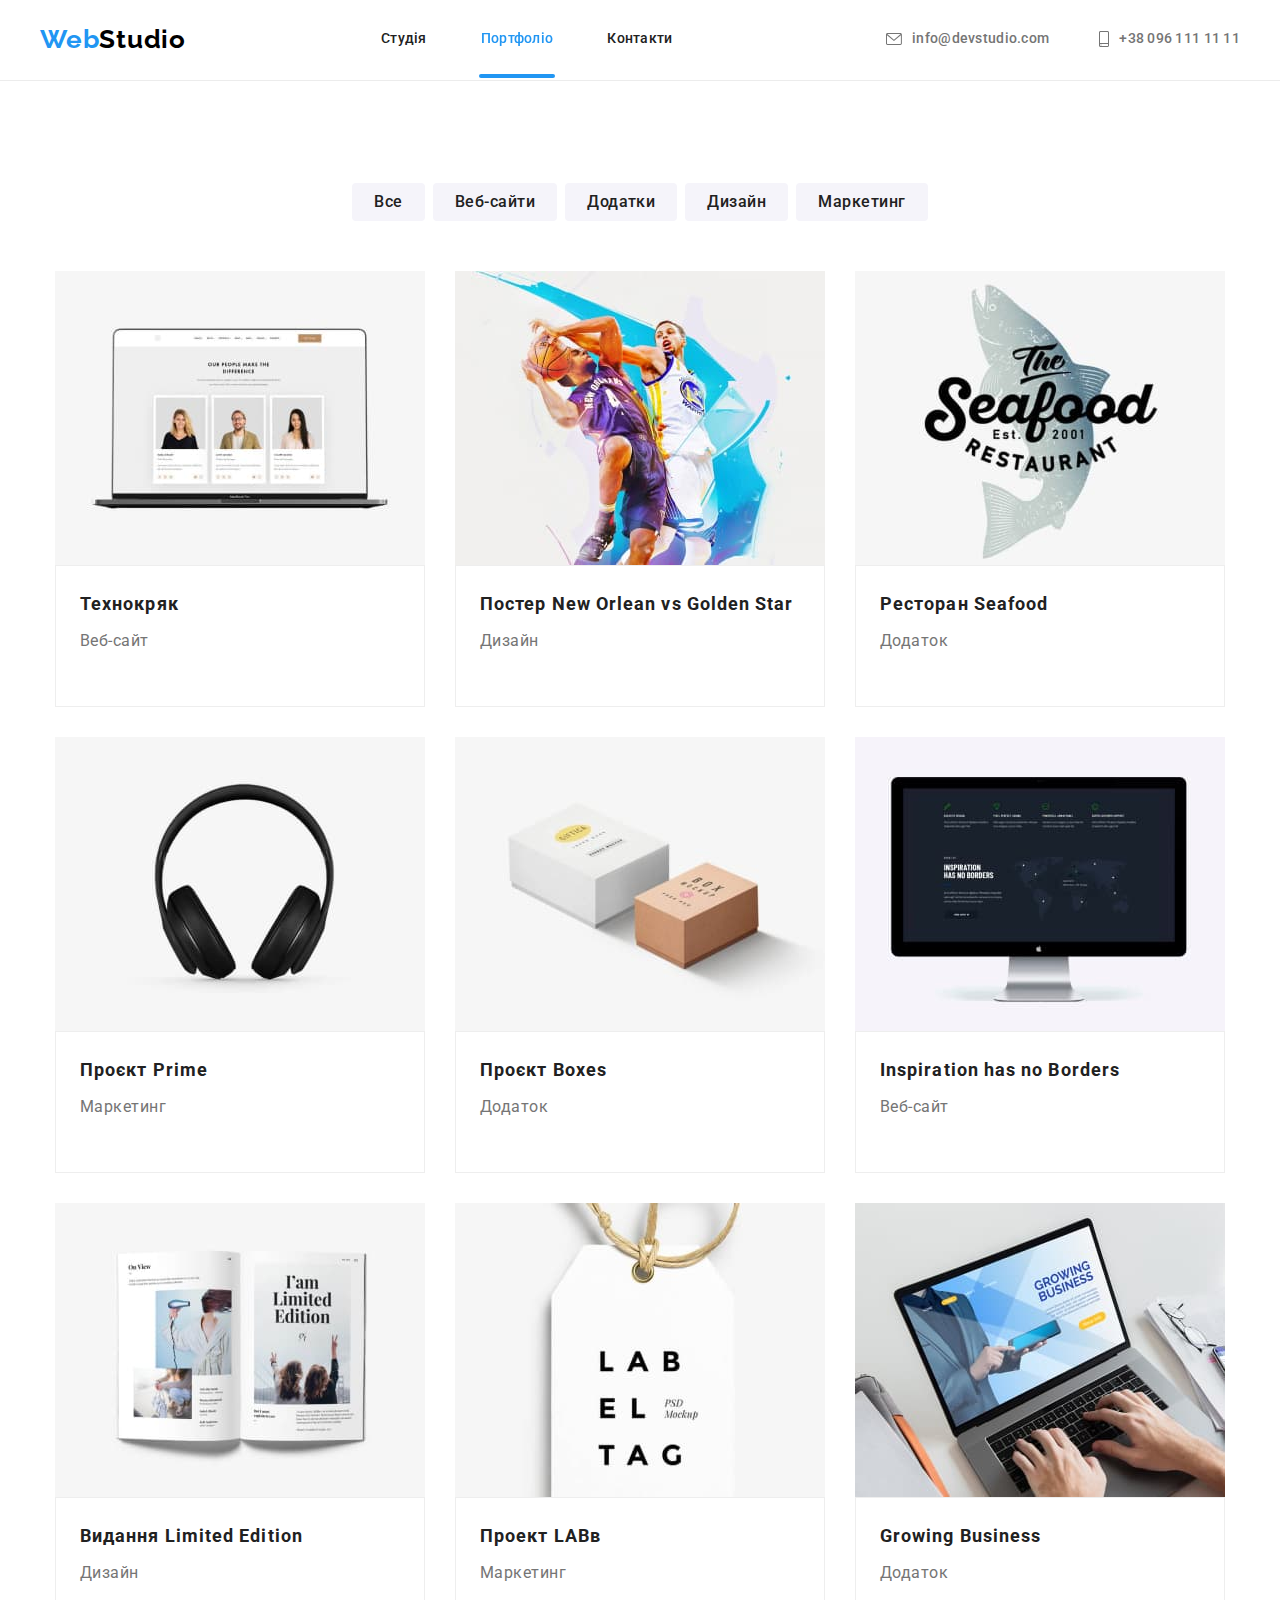
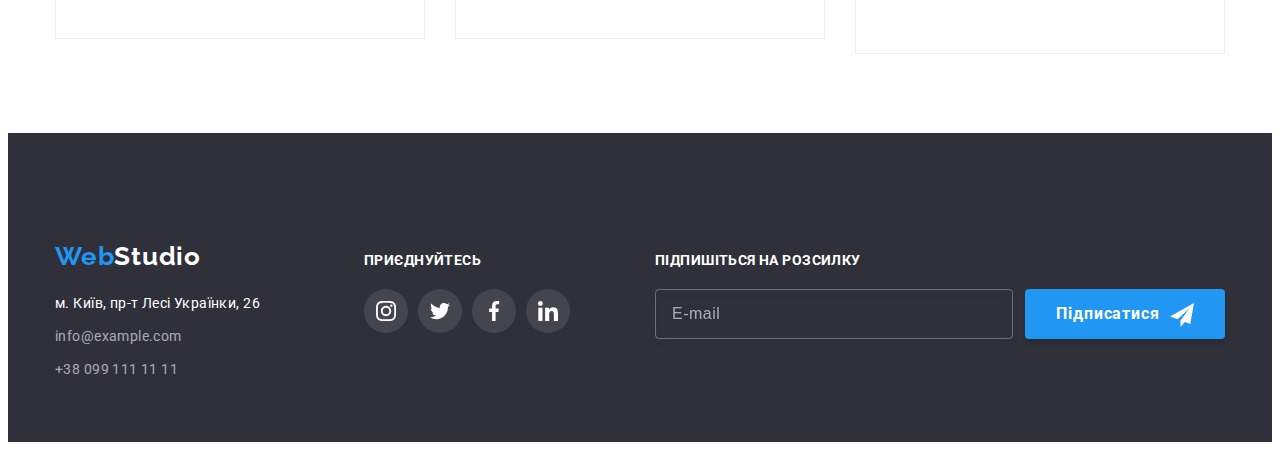
==== commit 13d5dcea: "performance of work" ====
--- a/portfolio.html
+++ b/portfolio.html
@@ -48,6 +48,57 @@
 						>
 					</li>
 				</ul>
+				<button class="menu-btn__open" aria-expanded="false" type="button" data-menu-open>
+					<svg class="menu-btn__icon" width="40" height="40">
+						<use class="menu-btn__icon-open" href="./img/icons.svg#icon-menu__open"></use>
+					</svg>
+				</button>
+				<div class="mob-menu is-hidden" data-menu>
+					<button class="menu-btn__close" aria-expanded="false" type="button" data-menu-close>
+						<svg class="menu-btn__icon" width="40" height="40">
+							<use class="menu-btn__icon-close" href="./img/icons.svg#icon-menu__close"></use>
+						</svg>
+					</button>
+					<div class="mob-menu__conteiner">
+						<nav class="mob-menu__navigation">
+							<ul class="mob-menu__list list">
+								<li class="mob-menu__item">
+									<a href="./index.html" class="mob-menu__link link current">Студія</a>
+								</li>
+								<li class="mob-menu__item">
+									<a href="./portfolio.html" class="mob-menu__link link">Портфоліо</a>
+								</li>
+								<li class="mob-menu__item">
+									<a href="" class="mob-menu__link link">Контакти</a>
+								</li>
+							</ul>
+						</nav>
+						<div class="mob">
+							<ul class="mob-contact list">
+								<li class="mob-contact__item">
+									<a class="mob-contact__link link" href="tel:+380961111111">+38 096 111 11 11</a>
+								</li>
+								<li class="mob-contact__item">
+									<a class="mob-contact__link--mail link" href="mailto:info@devstudio.com">info@devstudio.com</a>
+								</li>
+							</ul>
+							<ul class="menu-soc list">
+								<li class="menu-soc__item">
+									<a class="menu-soc__link link" href="">Instagram</a>
+								</li>
+								<li class="menu-soc__item">
+									<a class="menu-soc__link link" href="">Twitter</a>
+								</li>
+								<li class="menu-soc__item">
+									<a class="menu-soc__link link" href="">Facebook</a>
+								</li>
+								<li class="menu-soc__item">
+									<a class="menu-soc__link link" href="">LinkedIn</a>
+								</li>
+							</ul>
+						</div>
+					</div>
+				</div>
 			</div>
 		</header>
 		<main>
@@ -65,7 +116,21 @@
 						<li class="about-item item">
 							<a class="about-link link" href="">
 								<div class="about-top-wrap">
-									<img src="./img/tehnokrak.jpg" width="370" height="294" alt="Photo" />
+									<picture>
+										<source
+											srcset="./img/desktop/tehnokrak-desk.jpg 1x, ./img/desktop/tehnokrak-desk@2x.jpg 2x"
+											media="(min-width:1200px"
+										/>
+										<source
+											srcset="./img/tablet/tehnokrak-tab.jpg 1x, ./img/tablet/tehnokrak-tab@2x.jpg 2x"
+											media="(min-width:768px"
+										/>
+										<source
+											srcset="./img/mobile/tehnokrak-mob.jpg 1x, ./img/mobile/tehnokrak-mob@2x.jpg 2x"
+											media="(max-width:767px"
+										/>
+										<img src="./img/mobile/tehnokrak-mob.jpg" width="450" height="404" alt="Tehnokrak" />
+									</picture>
 									<p class="about-ap-text">
 										Ресурс пропонує комплексні пропозиції з різним рівнем функціоналу та сервісів. Все це дозволить
 										відвідувачу отримати вичерпні відомості про компанію чи приватну особу.
@@ -80,7 +145,21 @@
 						<li class="about-item item">
 							<a class="about-link link" href=""
 								><div class="about-top-wrap">
-									<img src="./img/poster.jpg" width="370" height="294" alt="Photo" />
+									<picture>
+										<source
+											srcset="./img/desktop/poster-desk.jpg 1x, ./img/desktop/poster-desk@2x.jpg 2x"
+											media="(min-width:1200px"
+										/>
+										<source
+											srcset="./img/tablet/poster-tab.jpg 1x, ./img/tablet/poster-tab@2x.jpg 2x"
+											media="(min-width:768px"
+										/>
+										<source
+											srcset="./img/mobile/poster-mob.jpg 1x, ./img/mobile/poster-mob@2x.jpg 2x"
+											media="(max-width:767px"
+										/>
+										<img src="./img/mobile/poster-mob.jpg" width="450" height="404" alt="Poster" />
+									</picture>
 									<p class="about-ap-text">
 										Ресурс пропонує комплексні пропозиції з різним рівнем функціоналу та сервісів. Все це дозволить
 										відвідувачу отримати вичерпні відомості про компанію чи приватну особу.
@@ -95,7 +174,21 @@
 						<li class="about-item item">
 							<a class="about-link link" href=""
 								><div class="about-top-wrap">
-									<img src="./img/restorant.jpg" width="370" height="294" alt="Photo" />
+									<picture>
+										<source
+											srcset="./img/desktop/restorant-desk.jpg 1x, ./img/desktop/restorant-desk@2x.jpg 2x"
+											media="(min-width:1200px"
+										/>
+										<source
+											srcset="./img/tablet/restorant-tab.jpg 1x, ./img/tablet/restorant-tab@2x.jpg 2x"
+											media="(min-width:768px"
+										/>
+										<source
+											srcset="./img/mobile/restorant-mob.jpg 1x, ./img/mobile/restorant-mob@2x.jpg 2x"
+											media="(max-width:767px"
+										/>
+										<img src="./img/mobile/restorant-mob.jpg" width="450" height="404" alt="Restorant" />
+									</picture>
 									<p class="about-ap-text">
 										Ресурс пропонує комплексні пропозиції з різним рівнем функціоналу та сервісів. Все це дозволить
 										відвідувачу отримати вичерпні відомості про компанію чи приватну особу.
@@ -110,7 +203,21 @@
 						<li class="about-item item">
 							<a class="about-link link" href=""
 								><div class="about-top-wrap">
-									<img src="./img/progect-prime.jpg" width="370" height="294" alt="Photo" />
+									<picture>
+										<source
+											srcset="./img/desktop/progect-prime-desk.jpg 1x, ./img/desktop/progect-prime-desk@2x.jpg 2x"
+											media="(min-width:1200px"
+										/>
+										<source
+											srcset="./img/tablet/progect-prime-tab.jpg 1x, ./img/tablet/progect-prime-tab@2x.jpg 2x"
+											media="(min-width:768px"
+										/>
+										<source
+											srcset="./img/mobile/progect-prime-mob.jpg 1x, ./img/mobile/progect-prime-mob@2x.jpg 2x"
+											media="(max-width:767px"
+										/>
+										<img src="./img/mobile/progect-prime-mob.jpg" width="450" height="404" alt="Progect-prime" />
+									</picture>
 									<p class="about-ap-text">
 										Ресурс пропонує комплексні пропозиції з різним рівнем функціоналу та сервісів. Все це дозволить
 										відвідувачу отримати вичерпні відомості про компанію чи приватну особу.
@@ -125,7 +232,21 @@
 						<li class="about-item item">
 							<a class="about-link link" href=""
 								><div class="about-top-wrap">
-									<img src="./img/progect-boxes.jpg" width="370" height="294" alt="Photo" />
+									<picture>
+										<source
+											srcset="./img/desktop/progect-boxes-desk.jpg 1x, ./img/desktop/progect-boxes-desk@2x.jpg 2x"
+											media="(min-width:1200px"
+										/>
+										<source
+											srcset="./img/tablet/progect-boxes-tab.jpg 1x, ./img/tablet/progect-boxes-tab@2x.jpg 2x"
+											media="(min-width:768px"
+										/>
+										<source
+											srcset="./img/mobile/progect-boxes-mob.jpg 1x, ./img/mobile/progect-boxes-mob@2x.jpg 2x"
+											media="(max-width:767px"
+										/>
+										<img src="./img/mobile/progect-boxes-mob.jpg" width="450" height="404" alt="Progect-boxes" />
+									</picture>
 									<p class="about-ap-text">
 										Ресурс пропонує комплексні пропозиції з різним рівнем функціоналу та сервісів. Все це дозволить
 										відвідувачу отримати вичерпні відомості про компанію чи приватну особу.
@@ -140,7 +261,21 @@
 						<li class="about-item item">
 							<a class="about-link link" href=""
 								><div class="about-top-wrap">
-									<img src="./img/inspiration.jpg" width="370" height="294" alt="Photo" />
+									<picture>
+										<source
+											srcset="./img/desktop/inspiration-desk.jpg 1x, ./img/desktop/inspiration-desk@2x.jpg 2x"
+											media="(min-width:1200px"
+										/>
+										<source
+											srcset="./img/tablet/inspiration-tab.jpg 1x, ./img/tablet/inspiration-tab@2x.jpg 2x"
+											media="(min-width:768px"
+										/>
+										<source
+											srcset="./img/mobile/inspiration-mob.jpg 1x, ./img/mobile/inspiration-mob@2x.jpg 2x"
+											media="(max-width:767px"
+										/>
+										<img src="./img/mobile/inspiration-mob.jpg" width="450" height="404" alt="Inspiration" />
+									</picture>
 									<p class="about-ap-text">
 										Ресурс пропонує комплексні пропозиції з різним рівнем функціоналу та сервісів. Все це дозволить
 										відвідувачу отримати вичерпні відомості про компанію чи приватну особу.
@@ -155,7 +290,21 @@
 						<li class="about-item item">
 							<a class="about-link link" href=""
 								><div class="about-top-wrap">
-									<img src="./img/limited-edition.jpg" width="370" height="294" alt="Photo" />
+									<picture>
+										<source
+											srcset="./img/desktop/limited-edition-desk.jpg 1x, ./img/desktop/limited-edition-desk@2x.jpg 2x"
+											media="(min-width:1200px"
+										/>
+										<source
+											srcset="./img/tablet/limited-edition-tab.jpg 1x, ./img/tablet/limited-edition-tab@2x.jpg 2x"
+											media="(min-width:768px"
+										/>
+										<source
+											srcset="./img/mobile/limited-edition-mob.jpg 1x, ./img/mobile/limited-edition-mob@2x.jpg 2x"
+											media="(max-width:767px"
+										/>
+										<img src="./img/mobile/limited-edition-mob.jpg" width="450" height="404" alt="Limited-edition" />
+									</picture>
 									<p class="about-ap-text">
 										Ресурс пропонує комплексні пропозиції з різним рівнем функціоналу та сервісів. Все це дозволить
 										відвідувачу отримати вичерпні відомості про компанію чи приватну особу.
@@ -170,7 +319,21 @@
 						<li class="about-item item">
 							<a class="about-link link" href=""
 								><div class="about-top-wrap">
-									<img src="./img/progect-lab.jpg" width="370" height="294" alt="Photo" />
+									<picture>
+										<source
+											srcset="./img/desktop/progect-lab-desk.jpg 1x, ./img/desktop/progect-lab-desk@2x.jpg 2x"
+											media="(min-width:1200px"
+										/>
+										<source
+											srcset="./img/tablet/progect-lab-tab.jpg 1x, ./img/tablet/progect-lab-tab@2x.jpg 2x"
+											media="(min-width:768px"
+										/>
+										<source
+											srcset="./img/mobile/progect-lab-mob.jpg 1x, ./img/mobile/progect-lab-mob@2x.jpg 2x"
+											media="(max-width:767px"
+										/>
+										<img src="./img/mobile/progect-lab-mob.jpg" width="450" height="404" alt="Progect-lab" />
+									</picture>
 									<p class="about-ap-text">
 										Ресурс пропонує комплексні пропозиції з різним рівнем функціоналу та сервісів. Все це дозволить
 										відвідувачу отримати вичерпні відомості про компанію чи приватну особу.
@@ -185,7 +348,21 @@
 						<li class="about-item item">
 							<a class="about-link link" href=""
 								><div class="about-top-wrap">
-									<img src="./img/growing-bisiness.jpg" width="370" height="294" alt="Photo" />
+									<picture>
+										<source
+											srcset="./img/desktop/growing-bisiness-desk.jpg 1x, ./img/desktop/growing-bisiness-desk@2x.jpg 2x"
+											media="(min-width:1200px"
+										/>
+										<source
+											srcset="./img/tablet/growing-bisiness-tab.jpg 1x, ./img/tablet/growing-bisiness-tab@2x.jpg 2x"
+											media="(min-width:768px"
+										/>
+										<source
+											srcset="./img/mobile/growing-bisiness-mob.jpg 1x, ./img/mobile/growing-bisiness-mob@2x.jpg 2x"
+											media="(max-width:767px"
+										/>
+										<img src="./img/mobile/growing-bisiness-mob.jpg" width="450" height="404" alt="Growing-bisiness" />
+									</picture>
 									<p class="about-ap-text">
 										Ресурс пропонує комплексні пропозиції з різним рівнем функціоналу та сервісів. Все це дозволить
 										відвідувачу отримати вичерпні відомості про компанію чи приватну особу.
@@ -276,6 +453,7 @@
 		</footer>
 		<!--JS-->
 		<script src="./js/modal.js"></script>
+		<script src="./js/menu.js"></script>
 		<script>
 			const { height: pageHeaderHeight } = document.querySelector(".header").getBoundingClientRect();
 			document.body.style.paddingTop = `${pageHeaderHeight}px`;
--- a/css/main.min.css
+++ b/css/main.min.css
@@ -1 +1 @@
-html{line-height:1.15;-webkit-text-size-adjust:100%}*,*::before,*::after{box-sizing:border-box}.h1,.h2,.h3,.h4,.h5,.h6,.p{margin:0}.ul{margin:0;padding:0}body{position:relative;font-family:"Roboto",sans-serif;background-color:#fff;color:#212121;max-width:1600px}img{display:block;width:100%;max-width:100%;height:auto}.list{list-style:none;padding:0;margin:0}.link{text-decoration:none;cursor:pointer}.link:hover,.link:focus{color:#2196f3}.conteiner{margin:0 auto;width:100%;padding-left:15px;padding-right:15px}@media screen and (min-width: 479.99px){.conteiner{max-width:480px}}@media screen and (min-width: 767.99px){.conteiner{max-width:768px}}@media screen and (min-width: 1199.99px){.conteiner{max-width:1200px}}.section{padding-top:60px;padding-bottom:60px}@media screen and (min-width: 1199.99px){.section{padding-top:94px;padding-bottom:94px}}.visually-hidden{position:absolute;margin:-1px;width:1px;height:1px;border:0;padding:0;overflow:hidden;white-space:nowrap;clip:rect(0 0 0 0);-webkit-clip-path:inset(50%);clip-path:inset(50%)}.button{font-family:inherit;border:none;border-radius:4px;font-weight:700;font-size:16px;line-height:1.88;letter-spacing:.06em;color:#fff;background-color:#2196f3;cursor:pointer}.button:hover,.button:focus{opacity:.9}.hero__button{min-width:216px;padding:10px 32px;display:inline-block}.footer__button{width:200px;padding:10px 28px;box-shadow:0px 4px 4px rgba(0,0,0,.15)}.modal-close{position:absolute;padding:0;top:8px;right:8px;width:30px;height:30px;border-radius:50%;border:1px solid rgba(0,0,0,.1);background-color:#fff;display:flex;align-items:center;justify-content:center;cursor:pointer}.modal-close:hover .modal-icon{fill:#2196f3}.button-submit{min-width:200px;padding:10px 52px;box-shadow:0px 4px 4px rgba(0,0,0,.15);display:inline-block}.filter-button{padding:6px 22px;border:none;border-radius:4px;cursor:pointer;font-family:inherit;font-weight:500;font-size:16px;line-height:1.63;letter-spacing:.03em;color:#212121;background-color:#f5f4fa;transition-property:color,background-color,box-shadow;transition-duration:250ms;transition-timing-function:cubic-bezier(0.4, 0, 0.2, 1)}.filter-button:hover{color:#fff;background-color:#2196f3;box-shadow:0px 3px 1px rgba(0,0,0,.1),0px 1px 2px rgba(0,0,0,.08),0px 2px 2px rgba(0,0,0,.12)}.header{position:fixed;width:100%;top:0;left:0;margin-left:auto;margin-right:auto;background-color:#fff;border-bottom:1px solid #ececec;z-index:1;max-width:1600px}.header__container,.navigation{display:flex;align-items:center}.navigation__item,.contact__item{margin-left:50px}.navigation__item:last-child,.contact__item:last-child{margin-right:0px}.navigation__list{display:flex;align-items:center;font-weight:500;font-size:14px;line-height:1.14;letter-spacing:.02em}.navigation__list a{color:#212121;padding-top:32px;padding-bottom:32px;padding-left:2px;padding-right:2px}.contact{margin-left:auto;display:flex;align-items:center;font-weight:500;font-size:14px;line-height:1.14;letter-spacing:.02em}.contact a{color:#757575;padding-top:32px;padding-bottom:32px;display:flex;align-items:center}.navigation__link,.contact__link .contact-icons,.contact__link{transition-property:color;transition-duration:250ms;transition-timing-function:cubic-bezier(0.4, 0, 0.2, 1)}.contact__icons{margin-right:10px;align-items:center;justify-content:center;fill:currentColor}.link.current{position:relative;color:#2196f3}.link.current::after{position:absolute;left:0;bottom:0;content:"";display:inline-block;width:100%;height:4px;background-color:#2196f3;border-radius:2px;background-size:contain}.hero{padding-top:200px;padding-bottom:200px;background-color:#2f303a;background-image:linear-gradient(rgba(47, 48, 58, 0.4), rgba(47, 48, 58, 0.4)),url(../img/hero.jpg);text-align:center;max-width:1600px;margin-left:auto;margin-right:auto;background-repeat:no-repeat;background-position:center;border-style:cover}.hero__title{max-width:696px;margin-left:auto;margin-right:auto;margin-top:0;margin-bottom:30px;font-weight:900;font-size:44px;line-height:1.36;text-align:center;letter-spacing:.06em;text-transform:uppercase;color:#fff}@media screen and (min-width: 1199.99px){.quality{padding-bottom:0px}}@media screen and (min-width: 767.99px){.quality__list{display:flex;flex-wrap:wrap;align-items:flex-start;margin:-15px}}.quality__item{margin-bottom:30px}@media screen and (min-width: 767.99px){.quality__item{width:calc((100% - 60px)/2);margin:15px}}@media screen and (min-width: 1199.99px){.quality__item{max-width:270px}.quality__item:last-child{margin-right:0px}}.quality__title{margin-top:0;margin-bottom:10px;font-weight:700;font-size:14px;line-height:1.14;letter-spacing:.03em;text-transform:uppercase;color:#212121}.quality__text{margin-top:0;margin-bottom:0;font-weight:400;font-size:14px;line-height:1.71;letter-spacing:.03em;color:#757575}.quality__picture{height:120px;background-color:#f5f4fa;display:flex;align-items:center;justify-content:center;margin-bottom:30px}.fiature__list{display:flex}.fiature__list .fiature__img+.fiature__img{margin-left:30px}.fiature__title{margin-top:0;margin-bottom:50px;font-weight:700;font-size:36px;line-height:1.17;text-align:center;letter-spacing:.03em;color:#212121}.fiature__thumb{position:relative}.fiature__text{position:absolute;left:0;bottom:0;width:370px;height:70px;display:flex;align-items:center;justify-content:center;font-style:normal;font-weight:700;font-size:14px;line-height:1.14;text-align:center;letter-spacing:.03em;text-transform:uppercase;color:#fff;background:rgba(47,48,58,.8)}.team{background-color:#f5f4fa;max-width:1600px}.team__title{margin-top:0;margin-bottom:50px;font-weight:700;font-size:36px;line-height:1.17;text-align:center;letter-spacing:.03em;color:#212121}.team__list{display:flex}.team__list .team__item+.team__item{margin-left:30px}.team__item{background-color:#fff;outline:1px solid #eee;box-shadow:0px 1px 3px rgba(0,0,0,.12),0px 1px 1px rgba(0,0,0,.14),0px 2px 1px rgba(0,0,0,.2);border-radius:0px 0px 4px 4px}.team__name{padding-top:30px;margin-top:0;margin-bottom:10px;font-weight:500;font-size:16px;line-height:1.19;text-align:center;letter-spacing:.03em;color:#212121}.team__text{margin-top:0;margin-bottom:16px;font-weight:400;font-size:16px;line-height:1.19;text-align:center;letter-spacing:.03em;color:#757575}.soc{display:flex;justify-content:center;gap:10px;padding-bottom:30px}.soc__link{width:44px;height:44px;border-radius:50%;background-color:#fff;display:flex;align-items:center;justify-content:center;transition-property:background-color;transition-duration:250ms;transition-timing-function:cubic-bezier(0.4, 0, 0.2, 1)}.soc__link:hover,.soc__link:focus{background-color:#2196f3}.soc__link:hover .soc-icon,.soc__link:focus .soc-icon{fill:#fff}.soc__icon{fill:#afb1b8;transition-property:fill;transition-duration:250ms;transition-timing-function:cubic-bezier(0.4, 0, 0.2, 1)}.client__title{margin-top:0;color:#212121;font-weight:700;margin-bottom:50px;font-size:36px;line-height:1.17;text-align:center;letter-spacing:.03em}@media screen and (min-width: 1199.99px){.client__title{margin-bottom:50px;font-size:36px}}.client__list{display:flex;flex-wrap:wrap;margin:-15px}.client__list .client__item{width:calc((100% - 60px)/2);margin:15px}@media screen and (min-width: 767.99px){.client__list .client__item{width:calc((100% - 90px)/3)}}@media screen and (min-width: 1199.99px){.client__list .client__item{width:calc((100% - 180px)/6)}}.client__link{width:100%;height:92px;border:1px solid #afb1b8;border-radius:4px;display:flex;align-items:center;justify-content:center;cursor:pointer;transition-property:border-color;transition-duration:250ms;transition-timing-function:cubic-bezier(0.4, 0, 0.2, 1)}.client__link:hover{border-color:#2196f3}.client__link:hover .client__icon{fill:#2196f3}.client__icon{fill:#afb1b8;transition-property:fill;transition-duration:250ms;transition-timing-function:cubic-bezier(0.4, 0, 0.2, 1)}.footer{background-color:#2f303a;padding-top:60px;padding-bottom:60px}.footer__conteiner{display:flex;flex-direction:column;align-items:center;text-align:center}@media screen and (min-width: 767.99px){.footer__conteiner{flex-direction:row;flex-wrap:wrap;justify-content:space-around;align-items:baseline}}@media screen and (min-width: 1199.99px){.footer__conteiner{justify-content:space-between;text-align:left}}.adress{font-weight:400;margin-bottom:60px}@media screen and (min-width: 767.99px){.adress{margin-bottom:0px}}@media screen and (min-width: 1199.99px){.adress{margin-right:70px}}.adress__link{color:#fff;font-weight:400;font-size:14px;line-height:1.71;letter-spacing:.03em;font-style:normal;transition-property:color;transition-duration:250ms;transition-timing-function:cubic-bezier(0.4, 0, 0.2, 1)}.contact-link{color:rgba(255,255,255,.6);font-weight:400;font-size:14px;line-height:1.71;letter-spacing:.03em;font-style:normal;transition-property:color;transition-duration:250ms;transition-timing-function:cubic-bezier(0.4, 0, 0.2, 1)}.adress__item{margin-bottom:9px}.adress__item:last-child{margin-bottom:0}.footer-soc__title{font-weight:700;font-size:14px;line-height:1.14;letter-spacing:.03em;text-transform:uppercase;color:#fff;margin-top:0;margin-bottom:20px}.foote-soc__list{display:flex;gap:10px}.footer-soc__link{width:44px;height:44px;border-radius:50%;background:rgba(255,255,255,.1);display:flex;align-items:center;justify-content:center;transition-property:background-color,fill;transition-duration:250ms;transition-timing-function:cubic-bezier(0.4, 0, 0.2, 1)}.footer-soc__link:hover{background-color:#2196f3}.footer-soc__icon{fill:#fff}.footer-soc__link:hover .footer-soc__icon{fill:#fff}.footer-subscription{margin-top:60px}@media screen and (min-width: 1199.99px){.footer-subscription{margin-left:auto}}@media screen and (min-width: 1199.99px){.footer-subscription__form{display:flex;justify-content:center;align-items:center}}.footer-subscription__title{font-weight:700;font-size:14px;line-height:1.14;letter-spacing:.03em;text-transform:uppercase;color:#fff;margin-top:0;margin-bottom:20px}.footer-subscription__input{width:100%;height:50px;outline:none;border:1px solid rgba(255,255,255,.3);border-radius:4px;padding:15px 16px;margin-right:12px;margin-bottom:20px;font-weight:400;background-color:rgba(0,0,0,0);color:#fff;filter:drop-shadow(0px 4px 4px rgba(0, 0, 0, 0.15))}.footer-subscription__input::-moz-placeholder{font-size:16px;line-height:1.25;letter-spacing:.03em;color:rgba(255,255,255,.6)}.footer-subscription__input:-ms-input-placeholder{font-size:16px;line-height:1.25;letter-spacing:.03em;color:rgba(255,255,255,.6)}.footer-subscription__input::placeholder{font-size:16px;line-height:1.25;letter-spacing:.03em;color:rgba(255,255,255,.6)}@media screen and (min-width: 1199.99px){.footer-subscription__input{margin-bottom:0px;width:358px}}.footer-subscription__icon{margin-left:10px;vertical-align:middle}.backdrop{position:fixed;top:0;width:100%;height:100%;background-color:rgba(0,0,0,.2);max-width:1600px;transition:opacity 500ms cubic-bezier(0.4, 0, 0.2, 1),visibility 500ms cubic-bezier(0.4, 0, 0.2, 1);z-index:2}.is-hidden{opacity:0;pointer-events:none;visibility:hidden}.modal{position:absolute;top:50%;left:50%;transform:translate(-50%, -50%) scale(1) rotate(0);transition:transform 500ms linear;width:528px;height:581px;background-color:#fff;box-shadow:0px 1px 3px rgba(0,0,0,.12),0px 1px 1px rgba(0,0,0,.14),0px 2px 1px rgba(0,0,0,.2);border-radius:4px;padding:40px;text-align:center}.backdrop.is-hidden .modal{transform:translate(-50%, -50%) scale(0) rotate(180deg)}.modal-title{font-weight:700;font-size:20px;line-height:1.15;text-align:center;letter-spacing:.03em;color:#212121;margin:0;margin-bottom:12px}.form-field{margin-bottom:10px}.form-field-text{margin-bottom:20px}.form-label{display:block;text-align:left;margin-bottom:4px;font-weight:400;font-size:12px;line-height:1.17;letter-spacing:.01em;color:#757575;cursor:pointer}.form-label:focus+.form-input{color:#2196f3;border:#2196f3}.input-wrap{position:relative}.form-input{width:100%;height:40px;left:576px;top:314px;padding:12px 0 12px 42px;border:1px solid rgba(33,33,33,.2);border-radius:4px;cursor:pointer}.form-input:focus{outline-color:#2196f3}.form-input:focus+.form-icon{fill:#2196f3}.form-icon{position:absolute;left:12px;top:50%;transform:translatey(-50%)}.modal-text{display:block;width:100%;height:120px;border:1px solid rgba(33,33,33,.2);border-radius:4px;resize:none;padding:12px 16px;cursor:pointer}.modal-text:focus{outline-color:#2196f3}.form-field-text textarea::-moz-placeholder{font-size:12px;line-height:1.17;letter-spacing:.01em}.form-field-text textarea:-ms-input-placeholder{font-size:12px;line-height:1.17;letter-spacing:.01em}.form-field-text textarea::placeholder{font-size:12px;line-height:1.17;letter-spacing:.01em}.checkbox-field{margin-bottom:30px}.policy-label{display:flex;font-weight:400;font-size:14px;line-height:1.71;letter-spacing:.03em;color:var(--accent-color);display:flex;align-items:center;justify-content:center}.policy-label span{width:16px;height:15px;border:2px solid #212121;border-radius:3px;margin-right:7px;display:flex;align-items:center;justify-content:center;transition:background-color 300ms linear}.input-checkbox{display:block;transition:border-color 300ms linear}.input-checkbox:checked+.policy-label span{background-color:#2196f3;border-color:#2196f3}.input-checkbox:checked+.policy-label .span-icon{fill:#fff;border:none}.span-icon{fill:rgba(0,0,0,0);transition:fill 300ms linear}.checkbox-link{margin-left:7px;font-weight:400;font-size:14px;line-height:1.71;letter-spacing:.03em;color:#2f303a;-webkit-text-decoration-line:underline;text-decoration-line:underline;color:#2196f3}.filter{margin-bottom:50px;display:flex;justify-content:center}.filter .filter-item+.filter-item{margin-left:8px}.about{background-color:#fff;display:flex;flex-wrap:wrap;gap:30px}.about-item{flex-basis:calc((100% - 60px)/3)}.about-top-wrap{position:relative;overflow:hidden}.about-ap-text{position:absolute;top:0;left:0;font-weight:400;font-size:18px;line-height:1.56;letter-spacing:.03em;color:#fff;background:rgba(33,150,243,.9);margin:0;padding:63px 24px;height:100%;transform:translateY(101%);transition:transform 250ms linear}.div{padding:20px 24px;border-left:1px solid #eee;border-bottom:1px solid #eee;border-right:1px solid #eee}.div-name{margin-bottom:4px;font-weight:700;font-size:18px;line-height:2;letter-spacing:.06em;color:#212121}.div-text{font-weight:400;font-size:16px;line-height:1.88;letter-spacing:.03em;color:#757575;margin-bottom:0}.about-link{display:block;transition-property:box-shadow;transition-duration:250ms;transition-timing-function:cubic-bezier(0.4, 0, 0.2, 1)}.about-link:hover{box-shadow:0px 1px 1px rgba(0,0,0,.12),0px 4px 4px rgba(0,0,0,.06),1px 4px 6px rgba(0,0,0,.16)}.about-link:hover .about-ap-text{transform:translateY(0%)}.logo{margin-left:0;font-family:"Raleway";font-weight:700;font-size:26px;line-height:1.19;letter-spacing:.03em;color:#2196f3}@media screen and (min-width: 1199.99px){.logo{margin-right:93px}}.logo__accent{color:#000}.logo-footer{display:inline-block;margin-bottom:20px;color:#fff}/*# sourceMappingURL=main.min.css.map */+html{line-height:1.15;-webkit-text-size-adjust:100%}*,*::before,*::after{box-sizing:border-box}.h1,.h2,.h3,.h4,.h5,.h6,.p{margin:0}.ul{margin:0;padding:0}body{position:relative;font-family:"Roboto",sans-serif;background-color:#fff;color:#212121;max-width:1600px}img{display:block;width:100%;max-width:100%;height:auto}.list{list-style:none;padding:0;margin:0}.link{text-decoration:none;cursor:pointer}.link:hover,.link:focus{color:#2196f3}.conteiner{margin:0 auto;width:100%;padding-left:15px;padding-right:15px}@media screen and (min-width: 479.99px){.conteiner{max-width:480px}}@media screen and (min-width: 767.99px){.conteiner{max-width:768px}}@media screen and (min-width: 1199.99px){.conteiner{max-width:1200px}}.section{padding-top:60px;padding-bottom:60px}@media screen and (min-width: 1199.99px){.section{padding-top:94px;padding-bottom:94px}}.visually-hidden{position:absolute;margin:-1px;width:1px;height:1px;border:0;padding:0;overflow:hidden;white-space:nowrap;clip:rect(0 0 0 0);-webkit-clip-path:inset(50%);clip-path:inset(50%)}.button{font-family:inherit;border:none;border-radius:4px;font-weight:700;font-size:16px;line-height:1.88;letter-spacing:.06em;color:#fff;background-color:#2196f3;cursor:pointer}.button:hover,.button:focus{opacity:.9}.hero__button{min-width:216px;padding:10px 32px;display:inline-block}.footer__button{width:200px;padding:10px 28px;box-shadow:0px 4px 4px rgba(0,0,0,.15)}.modal-close{position:absolute;padding:0;top:8px;right:8px;width:30px;height:30px;border-radius:50%;border:1px solid rgba(0,0,0,.1);background-color:#fff;display:flex;align-items:center;justify-content:center;cursor:pointer}.modal-close:hover .modal-icon{fill:#2196f3}.button-submit{min-width:200px;padding:10px 52px;box-shadow:0px 4px 4px rgba(0,0,0,.15);display:inline-block}.filter-button{padding:6px 22px;border:none;border-radius:4px;cursor:pointer;font-family:inherit;font-weight:500;font-size:16px;line-height:1.63;letter-spacing:.03em;color:#212121;background-color:#f5f4fa;transition-property:color,background-color,box-shadow;transition-duration:250ms;transition-timing-function:cubic-bezier(0.4, 0, 0.2, 1)}.filter-button:hover{color:#fff;background-color:#2196f3;box-shadow:0px 3px 1px rgba(0,0,0,.1),0px 1px 2px rgba(0,0,0,.08),0px 2px 2px rgba(0,0,0,.12)}.menu-btn__open{margin-left:auto;border:none;background-color:rgba(0,0,0,0);cursor:pointer}.menu-btn__open:focus{fill:#2196f3}.menu-btn__open:hover .menu-btn__icon{fill:#2196f3}@media screen and (min-width: 767.99px){.menu-btn__open{display:none}}.menu-btn__close{display:block;margin-top:-38px;margin-left:auto;margin-right:-31px;border:none;background-color:rgba(0,0,0,0);cursor:pointer}.menu-btn__close:focus{fill:#2196f3}.menu-btn__close:hover .menu-btn__icon{fill:#2196f3}.header{position:fixed;width:100%;top:0;left:0;margin-left:auto;margin-right:auto;background-color:#fff;border-bottom:1px solid #ececec;z-index:1;max-width:1600px;padding:16px 15px}@media screen and (min-width: 1199.99px){.header{padding:24px 0px 25px 0px}}.header__container{padding-left:0;padding-right:0}.header__container,.navigation{display:flex;align-items:center}.navigation__item,.contact__item{margin-left:50px}.navigation__item:last-child,.contact__item:last-child{margin-right:0px}.navigation__list{display:none;margin-left:50px}@media screen and (min-width: 767.99px){.navigation__list{display:flex;align-items:center;font-weight:500;font-size:14px;line-height:1.14;letter-spacing:.02em}.navigation__list a{color:#212121;padding:32px 2px}}.navigation__list:last-child{margin-right:0px}.contact{display:none}@media screen and (min-width: 767.99px){.contact{display:flex;margin-left:auto;flex-direction:column;margin-bottom:0}}@media screen and (min-width: 767.99px)and (min-width: 1199.99px){.contact{flex-direction:row;align-items:center}}.contact a{color:#757575;display:flex;align-items:center;padding:5px 0px;font-size:12px;font-weight:500;line-height:1.14;letter-spacing:.02em}@media screen and (min-width: 1199.99px){.contact a{font-size:14px;flex-direction:row;align-items:center}}.navigation__link,.contact__link .contact-icons,.contact__link{transition-property:color;transition-duration:250ms;transition-timing-function:cubic-bezier(0.4, 0, 0.2, 1)}.contact__icons{margin-right:10px;align-items:center;justify-content:center;fill:currentColor}@media screen and (min-width: 767.99px){.link.current{position:relative;color:#2196f3}.link.current::after{position:absolute;left:0;bottom:0;content:"";display:inline-block;width:100%;height:4px;background-color:#2196f3;border-radius:2px;background-size:contain}}.is-hidden{opacity:0;pointer-events:none;visibility:hidden}.mob-menu{position:fixed;background-color:#fff;top:0;left:0;width:100vw;height:100vh;padding:48px 40px}.mob-menu>.mob-menu__conteiner{height:100%;display:flex;flex-direction:column;justify-content:space-between}@media screen and (min-width: 767.99px){.mob-menu{display:none}}@media screen and (min-width: 1199.99px){.mob-menu{display:none}}.mob-menu__item{margin-bottom:32px}.mob-menu__item:last-child{margin-bottom:0}.mob-menu__link{font-weight:500;font-size:40px;line-height:1.18;letter-spacing:.02em;color:#212121}.mob-contact__link{font-weight:500;font-size:34px;line-height:1.18;letter-spacing:.02em;color:#2196f3}.mob-contact__link--mail{font-size:24px;color:#757575}.mob-contact__item{margin-bottom:32px}.mob-contact__item:last-child{margin-bottom:64px}.menu-soc{display:flex;flex-wrap:wrap;align-items:center}@media screen and (min-width: 767.99px){.menu-soc{display:none}}.menu-soc__item{padding-right:10px;margin-right:10px;border-right:1px solid rgba(33,33,33,.2)}.menu-soc__item:last-child{margin-right:0px;padding-right:0px;border:none}.menu-soc__link{font-weight:500;font-size:18px;line-height:1.22;letter-spacing:.02em;color:#2196f3}.hero{background-color:#2f303a;background-image:linear-gradient(rgba(47, 48, 58, 0.4), rgba(47, 48, 58, 0.4)),url(/img/mobile/hero-mob.jpg);background-size:cover;letter-spacing:.06em;padding:118px 60px;background-repeat:no-repeat;background-position:center;text-align:center;margin-left:auto;margin-right:auto}@media(min-device-pixel-ratio: 2),(-webkit-min-device-pixel-ratio: 2),(min-resolution: 192dpi),(min-resolution: 2dppx){.hero{background-image:linear-gradient(rgba(47, 48, 58, 0.4), rgba(47, 48, 58, 0.4)),url(/img/mobile/hero-mob@2x.jpg)}}@media screen and (min-width: 767.99px){.hero{background-image:linear-gradient(rgba(47, 48, 58, 0.4), rgba(47, 48, 58, 0.4)),url(/img/tablet/hero-tab.jpg)}}@media screen and (min-width: 767.99px)and (min-device-pixel-ratio: 2),screen and (min-width: 767.99px)and (-webkit-min-device-pixel-ratio: 2),screen and (min-width: 767.99px)and (min-resolution: 192dpi),screen and (min-width: 767.99px)and (min-resolution: 2dppx){.hero{background-image:linear-gradient(rgba(47, 48, 58, 0.4), rgba(47, 48, 58, 0.4)),url(/img/tablet/hero-tab@2x.jpg)}}@media screen and (min-width: 1199.99px){.hero{background-image:linear-gradient(rgba(47, 48, 58, 0.4), rgba(47, 48, 58, 0.4)),url(/img/desktop/hero.jpg);padding:200px 0;max-width:1600px}}@media screen and (min-width: 1199.99px)and (min-device-pixel-ratio: 2),screen and (min-width: 1199.99px)and (-webkit-min-device-pixel-ratio: 2),screen and (min-width: 1199.99px)and (min-resolution: 192dpi),screen and (min-width: 1199.99px)and (min-resolution: 2dppx){.hero{background-image:linear-gradient(rgba(47, 48, 58, 0.4), rgba(47, 48, 58, 0.4)),url(/img/desktop/hero-desk@2x.jpg)}}.hero__title{max-width:360px;margin-left:auto;margin-right:auto;margin-top:0;margin-bottom:30px;font-weight:900;font-size:26px;line-height:1.62;text-align:center;letter-spacing:.06em;text-transform:uppercase;color:#fff}@media screen and (min-width: 1199.99px){.hero__title{max-width:696px;font-size:44px;line-height:1.36}}@media screen and (min-width: 1199.99px){.quality{padding-bottom:0px}}@media screen and (min-width: 767.99px){.quality__list{display:flex;flex-wrap:wrap;align-items:flex-start;margin:-15px}}.quality__item{margin-bottom:30px}@media screen and (min-width: 767.99px){.quality__item{width:calc((100% - 60px)/2);margin:15px}}@media screen and (min-width: 1199.99px){.quality__item{max-width:270px}.quality__item:last-child{margin-right:0px}}.quality__title{margin-top:0;margin-bottom:10px;font-weight:700;font-size:14px;line-height:1.14;letter-spacing:.03em;text-transform:uppercase;color:#212121}.quality__text{margin-top:0;margin-bottom:0;font-weight:400;font-size:14px;line-height:1.71;letter-spacing:.03em;color:#757575}.quality__picture{height:120px;background-color:#f5f4fa;display:flex;align-items:center;justify-content:center;margin-bottom:30px}.fiature{display:none}@media screen and (min-width: 1199.99px){.fiature{display:block}}.fiature__list{display:flex}.fiature__list .fiature__img+.fiature__img{margin-left:30px}.fiature__title{margin-top:0;margin-bottom:50px;font-weight:700;font-size:36px;line-height:1.17;text-align:center;letter-spacing:.03em;color:#212121}.fiature__thumb{position:relative}.fiature__text{position:absolute;left:0;bottom:0;width:370px;height:70px;display:flex;align-items:center;justify-content:center;font-style:normal;font-weight:700;font-size:14px;line-height:1.14;text-align:center;letter-spacing:.03em;text-transform:uppercase;color:#fff;background:rgba(47,48,58,.8)}.team{background-color:#f5f4fa;max-width:1600px}.team__title{margin-top:0;margin-bottom:30px;font-weight:700;font-size:28px;line-height:1.18;text-align:center;letter-spacing:.03em;color:#212121}@media screen and (min-width: 1199.99px){.team__title{margin-bottom:50px;font-size:36px;line-height:1.16}}@media screen and (min-width: 767.99px){.team__list{display:flex;flex-wrap:wrap;margin:-15px}}@media screen and (min-width: 1199.99px){.team__list{display:flex;flex-wrap:nowrap;margin:0}.team__list .team__item+.team__item{margin-left:30px}}.team__item{background-color:#fff;outline:1px solid #eee;box-shadow:0px 1px 3px rgba(0,0,0,.12),0px 1px 1px rgba(0,0,0,.14),0px 2px 1px rgba(0,0,0,.2);border-radius:0px 0px 4px 4px}@media screen and (max-width: 767.99px){.team__item{margin-bottom:30px}.team__item:last-child{margin-bottom:0px}}@media screen and (min-width: 767.99px){.team__item{width:calc((100% - 60px)/2);margin:15px}}.team__name{padding-top:30px;margin-top:0;margin-bottom:10px;font-weight:500;font-size:16px;line-height:1.19;text-align:center;letter-spacing:.03em;color:#212121}.team__text{margin-top:0;margin-bottom:16px;font-weight:400;font-size:16px;line-height:1.19;text-align:center;letter-spacing:.03em;color:#757575}.soc{display:flex;justify-content:center;gap:10px;padding-bottom:30px}.soc__link{width:44px;height:44px;border-radius:50%;background-color:#fff;display:flex;align-items:center;justify-content:center;transition-property:background-color;transition-duration:250ms;transition-timing-function:cubic-bezier(0.4, 0, 0.2, 1)}.soc__link:hover,.soc__link:focus{background-color:#2196f3}.soc__link:hover .soc-icon,.soc__link:focus .soc-icon{fill:#fff}.soc__icon{fill:#afb1b8;transition-property:fill;transition-duration:250ms;transition-timing-function:cubic-bezier(0.4, 0, 0.2, 1)}.client__title{margin-top:0;color:#212121;font-weight:700;margin-bottom:50px;font-size:36px;line-height:1.17;text-align:center;letter-spacing:.03em}@media screen and (min-width: 1199.99px){.client__title{margin-bottom:50px;font-size:36px}}.client__list{display:flex;flex-wrap:wrap;margin:-15px}.client__list .client__item{width:calc((100% - 60px)/2);margin:15px}@media screen and (min-width: 767.99px){.client__list .client__item{width:calc((100% - 90px)/3)}}@media screen and (min-width: 1199.99px){.client__list .client__item{width:calc((100% - 180px)/6)}}.client__link{width:100%;height:92px;border:1px solid #afb1b8;border-radius:4px;display:flex;align-items:center;justify-content:center;cursor:pointer;transition-property:border-color;transition-duration:250ms;transition-timing-function:cubic-bezier(0.4, 0, 0.2, 1)}.client__link:hover{border-color:#2196f3}.client__link:hover .client__icon{fill:#2196f3}.client__icon{fill:#afb1b8;transition-property:fill;transition-duration:250ms;transition-timing-function:cubic-bezier(0.4, 0, 0.2, 1)}.footer{background-color:#2f303a;padding-top:60px;padding-bottom:60px}.footer__conteiner{display:flex;flex-direction:column;align-items:center;text-align:center}@media screen and (min-width: 767.99px){.footer__conteiner{flex-direction:row;flex-wrap:wrap;justify-content:space-around;align-items:baseline}}@media screen and (min-width: 1199.99px){.footer__conteiner{justify-content:space-between;text-align:left}}.adress{font-weight:400;margin-bottom:60px}@media screen and (min-width: 767.99px){.adress{margin-bottom:0px}}@media screen and (min-width: 1199.99px){.adress{margin-right:70px}}.adress__link{color:#fff;font-weight:400;font-size:14px;line-height:1.71;letter-spacing:.03em;font-style:normal;transition-property:color;transition-duration:250ms;transition-timing-function:cubic-bezier(0.4, 0, 0.2, 1)}.contact-link{color:rgba(255,255,255,.6);font-weight:400;font-size:14px;line-height:1.71;letter-spacing:.03em;font-style:normal;transition-property:color;transition-duration:250ms;transition-timing-function:cubic-bezier(0.4, 0, 0.2, 1)}.adress__item{margin-bottom:9px}.adress__item:last-child{margin-bottom:0}.footer-soc__title{font-weight:700;font-size:14px;line-height:1.14;letter-spacing:.03em;text-transform:uppercase;color:#fff;margin-top:0;margin-bottom:20px}.foote-soc__list{display:flex;gap:10px}.footer-soc__link{width:44px;height:44px;border-radius:50%;background:rgba(255,255,255,.1);display:flex;align-items:center;justify-content:center;transition-property:background-color,fill;transition-duration:250ms;transition-timing-function:cubic-bezier(0.4, 0, 0.2, 1)}.footer-soc__link:hover{background-color:#2196f3}.footer-soc__icon{fill:#fff}.footer-soc__link:hover .footer-soc__icon{fill:#fff}.footer-subscription{margin-top:60px}@media screen and (min-width: 1199.99px){.footer-subscription{margin-left:auto}}@media screen and (min-width: 1199.99px){.footer-subscription__form{display:flex;justify-content:center;align-items:center}}.footer-subscription__title{font-weight:700;font-size:14px;line-height:1.14;letter-spacing:.03em;text-transform:uppercase;color:#fff;margin-top:0;margin-bottom:20px}.footer-subscription__input{width:100%;height:50px;outline:none;border:1px solid rgba(255,255,255,.3);border-radius:4px;padding:15px 16px;margin-right:12px;margin-bottom:20px;font-weight:400;background-color:rgba(0,0,0,0);color:#fff;filter:drop-shadow(0px 4px 4px rgba(0, 0, 0, 0.15))}.footer-subscription__input::-moz-placeholder{font-size:16px;line-height:1.25;letter-spacing:.03em;color:rgba(255,255,255,.6)}.footer-subscription__input:-ms-input-placeholder{font-size:16px;line-height:1.25;letter-spacing:.03em;color:rgba(255,255,255,.6)}.footer-subscription__input::placeholder{font-size:16px;line-height:1.25;letter-spacing:.03em;color:rgba(255,255,255,.6)}@media screen and (min-width: 1199.99px){.footer-subscription__input{margin-bottom:0px;width:358px}}.footer-subscription__icon{margin-left:10px;vertical-align:middle}.backdrop{position:fixed;top:0;width:100%;height:100%;background-color:rgba(0,0,0,.2);max-width:1600px;transition:opacity 500ms cubic-bezier(0.4, 0, 0.2, 1),visibility 500ms cubic-bezier(0.4, 0, 0.2, 1);z-index:2}.is-hidden{opacity:0;pointer-events:none;visibility:hidden}.modal{position:absolute;top:50%;left:50%;transform:translate(-50%, -50%) scale(1) rotate(0);transition:transform 500ms linear;width:528px;height:581px;background-color:#fff;box-shadow:0px 1px 3px rgba(0,0,0,.12),0px 1px 1px rgba(0,0,0,.14),0px 2px 1px rgba(0,0,0,.2);border-radius:4px;padding:40px;text-align:center}.backdrop.is-hidden .modal{transform:translate(-50%, -50%) scale(0) rotate(180deg)}@media screen and (min-width: 479.99px){.modal{width:450px;transform:translate(-50%, -50%)}}@media screen and (min-width: 1199.99px){.modal{width:528px}}.modal-title{font-weight:700;font-size:20px;line-height:1.15;text-align:center;letter-spacing:.03em;color:#212121;margin:0;margin-bottom:12px}.form-field{margin-bottom:10px}.form-field-text{margin-bottom:20px}.form-label{display:block;text-align:left;margin-bottom:4px;font-weight:400;font-size:12px;line-height:1.17;letter-spacing:.01em;color:#757575;cursor:pointer}.form-label:focus+.form-input{color:#2196f3;border:#2196f3}.input-wrap{position:relative}.form-input{width:100%;height:40px;left:576px;top:314px;padding:12px 0 12px 42px;border:1px solid rgba(33,33,33,.2);border-radius:4px;cursor:pointer}.form-input:focus{outline-color:#2196f3}.form-input:focus+.form-icon{fill:#2196f3}.form-icon{position:absolute;left:12px;top:50%;transform:translatey(-50%)}.modal-text{display:block;width:100%;height:120px;border:1px solid rgba(33,33,33,.2);border-radius:4px;resize:none;padding:12px 16px;cursor:pointer}.modal-text:focus{outline-color:#2196f3}.form-field-text textarea::-moz-placeholder{font-size:12px;line-height:1.17;letter-spacing:.01em}.form-field-text textarea:-ms-input-placeholder{font-size:12px;line-height:1.17;letter-spacing:.01em}.form-field-text textarea::placeholder{font-size:12px;line-height:1.17;letter-spacing:.01em}.checkbox-field{margin-bottom:30px}.policy-label{font-weight:400;font-size:12px;line-height:1.17;letter-spacing:.03em;color:var(--accent-color);display:flex;align-items:center;justify-content:center}.policy-label span{width:16px;height:15px;border:2px solid #212121;border-radius:3px;margin-right:7px;display:flex;align-items:center;justify-content:center;transition:background-color 300ms linear}@media screen and (min-width: 1199.99px){.policy-label{font-size:14px;line-height:1.71}}.input-checkbox{display:block;transition:border-color 300ms linear}.input-checkbox:checked+.policy-label span{background-color:#2196f3;border-color:#2196f3}.input-checkbox:checked+.policy-label .span-icon{fill:#fff;border:none}.span-icon{fill:rgba(0,0,0,0);transition:fill 300ms linear}.checkbox-link{margin-left:7px;font-weight:400;font-size:12px;line-height:1.17;letter-spacing:.03em;color:#2f303a;-webkit-text-decoration-line:underline;text-decoration-line:underline;color:#2196f3}@media screen and (min-width: 1199.99px){.checkbox-link{font-size:14px;line-height:1.71}}.filter{margin-bottom:40px;display:flex;flex-wrap:wrap}@media screen and (min-width: 767.99px){.filter{justify-content:center;margin-bottom:30px}}@media screen and (min-width: 1199.99px){.filter{margin-bottom:50px}}.filter-item{margin-right:8px;margin-bottom:15px}.filter-item:last-child{margin-right:0px}@media screen and (min-width: 767.99px){.filter-item{margin-bottom:0px}}.about{flex-direction:column;background-color:#fff;display:flex;flex-wrap:wrap}@media screen and (min-width: 767.99px){.about{margin:-15px;flex-direction:inherit}}.about-item{margin:15px}@media screen and (min-width: 767.99px){.about-item{width:calc((100% - 60px)/2)}}@media screen and (min-width: 1199.99px){.about-item{width:calc((100% - 90px)/3)}.about-item:last-child{margin-bottom:0}}.about-top-wrap{position:relative;overflow:hidden}.about-ap-text{position:absolute;top:0;left:0;font-weight:400;font-size:18px;line-height:1.56;letter-spacing:.03em;color:#fff;background:rgba(33,150,243,.9);margin:0;padding:63px 24px;height:100%;transform:translateY(101%);transition:transform 250ms linear}.div{padding:20px 24px;border:1px solid #eee}@media screen and (min-width: 767.99px){.div{flex-grow:1}}.div-name{margin-bottom:4px;font-weight:700;font-size:18px;line-height:2;letter-spacing:.06em;color:#212121}.div-text{font-weight:400;font-size:16px;line-height:1.88;letter-spacing:.03em;color:#757575;margin-bottom:0}.about-link{display:block;margin-bottom:30px;transition-property:box-shadow;transition-duration:250ms;transition-timing-function:cubic-bezier(0.4, 0, 0.2, 1)}.about-link:hover{box-shadow:0px 1px 1px rgba(0,0,0,.12),0px 4px 4px rgba(0,0,0,.06),1px 4px 6px rgba(0,0,0,.16)}.about-link:hover .about-ap-text{transform:translateY(0%)}@media screen and (min-width: 767.99px){.about-link{display:flex;flex-direction:column;height:100%}}.logo{margin-left:0;font-family:"Raleway";font-weight:700;font-size:24px;line-height:1.17;letter-spacing:.03em;color:#2196f3}@media screen and (min-width: 1199.99px){.logo{margin-right:93px;font-size:26px;line-height:1.19}}.logo__accent{color:#000}.logo-footer{display:inline-block;margin-bottom:20px;color:#fff}/*# sourceMappingURL=main.min.css.map */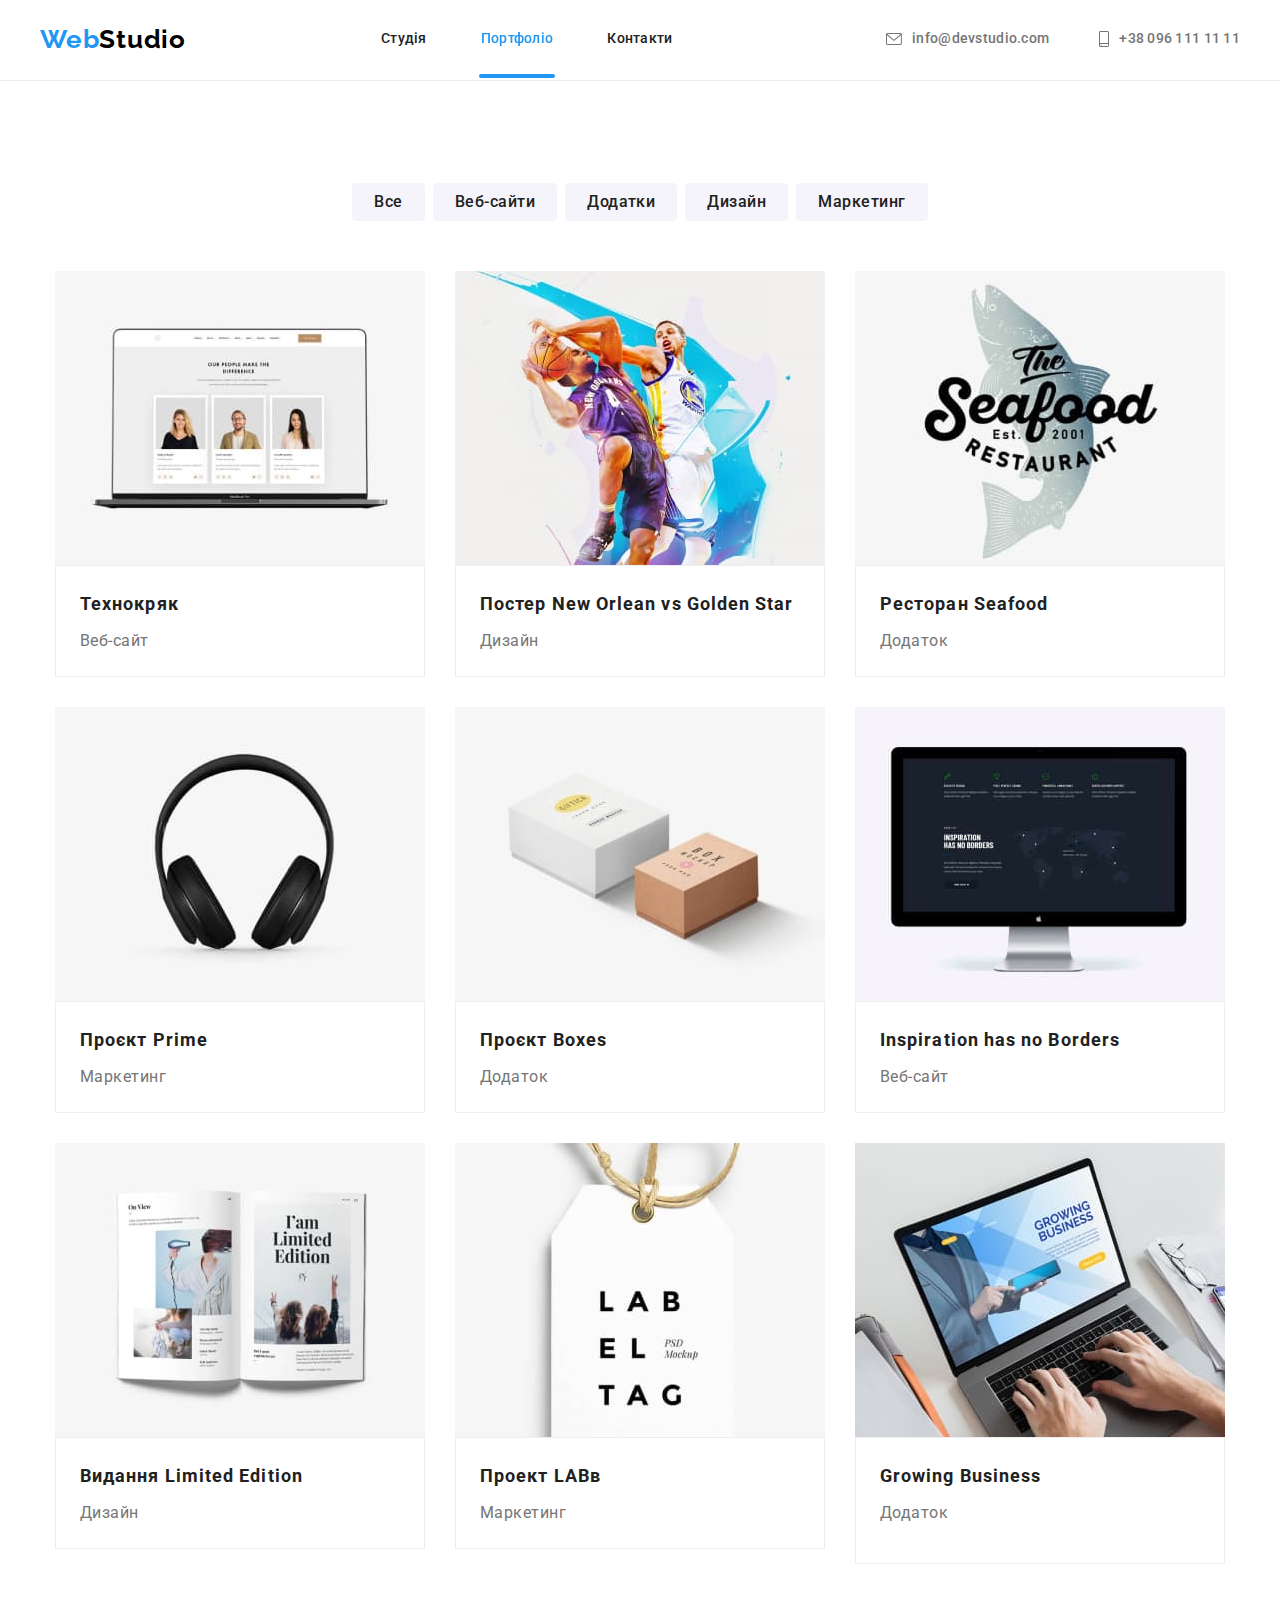
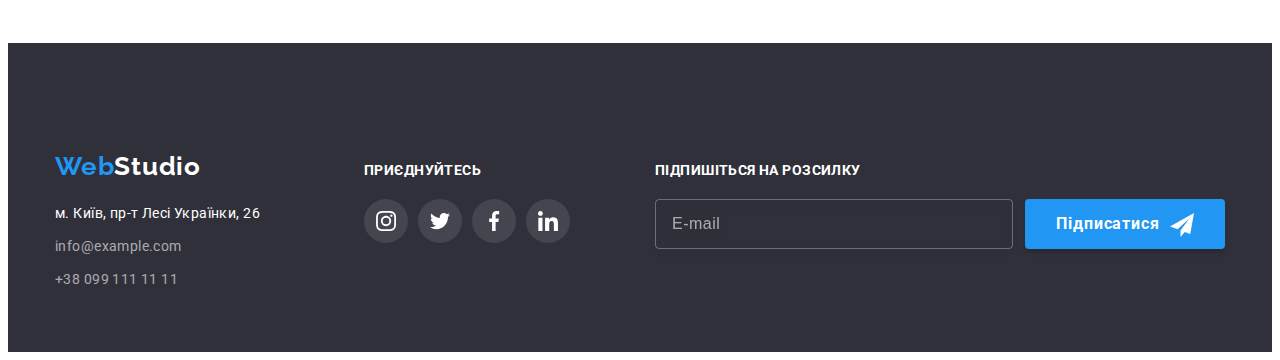
==== commit 2a25ddde: "corrected to the respect of the mentor" ====
--- a/portfolio.html
+++ b/portfolio.html
@@ -63,10 +63,10 @@
 						<nav class="mob-menu__navigation">
 							<ul class="mob-menu__list list">
 								<li class="mob-menu__item">
-									<a href="./index.html" class="mob-menu__link link current">Студія</a>
+									<a href="./index.html" class="mob-menu__link link">Студія</a>
 								</li>
 								<li class="mob-menu__item">
-									<a href="./portfolio.html" class="mob-menu__link link">Портфоліо</a>
+									<a href="./portfolio.html" class="mob-menu__link link current">Портфоліо</a>
 								</li>
 								<li class="mob-menu__item">
 									<a href="" class="mob-menu__link link">Контакти</a>
@@ -119,15 +119,15 @@
 									<picture>
 										<source
 											srcset="./img/desktop/tehnokrak-desk.jpg 1x, ./img/desktop/tehnokrak-desk@2x.jpg 2x"
-											media="(min-width:1200px"
+											media="(min-width:1200px)"
 										/>
 										<source
 											srcset="./img/tablet/tehnokrak-tab.jpg 1x, ./img/tablet/tehnokrak-tab@2x.jpg 2x"
-											media="(min-width:768px"
+											media="(min-width:768px)"
 										/>
 										<source
 											srcset="./img/mobile/tehnokrak-mob.jpg 1x, ./img/mobile/tehnokrak-mob@2x.jpg 2x"
-											media="(max-width:767px"
+											media="(max-width:767px)"
 										/>
 										<img src="./img/mobile/tehnokrak-mob.jpg" width="450" height="404" alt="Tehnokrak" />
 									</picture>
@@ -148,15 +148,15 @@
 									<picture>
 										<source
 											srcset="./img/desktop/poster-desk.jpg 1x, ./img/desktop/poster-desk@2x.jpg 2x"
-											media="(min-width:1200px"
+											media="(min-width:1200px)"
 										/>
 										<source
 											srcset="./img/tablet/poster-tab.jpg 1x, ./img/tablet/poster-tab@2x.jpg 2x"
-											media="(min-width:768px"
+											media="(min-width:768px)"
 										/>
 										<source
 											srcset="./img/mobile/poster-mob.jpg 1x, ./img/mobile/poster-mob@2x.jpg 2x"
-											media="(max-width:767px"
+											media="(max-width:767px)"
 										/>
 										<img src="./img/mobile/poster-mob.jpg" width="450" height="404" alt="Poster" />
 									</picture>
@@ -177,15 +177,15 @@
 									<picture>
 										<source
 											srcset="./img/desktop/restorant-desk.jpg 1x, ./img/desktop/restorant-desk@2x.jpg 2x"
-											media="(min-width:1200px"
+											media="(min-width:1200px)"
 										/>
 										<source
 											srcset="./img/tablet/restorant-tab.jpg 1x, ./img/tablet/restorant-tab@2x.jpg 2x"
-											media="(min-width:768px"
+											media="(min-width:768px)"
 										/>
 										<source
 											srcset="./img/mobile/restorant-mob.jpg 1x, ./img/mobile/restorant-mob@2x.jpg 2x"
-											media="(max-width:767px"
+											media="(max-width:767px)"
 										/>
 										<img src="./img/mobile/restorant-mob.jpg" width="450" height="404" alt="Restorant" />
 									</picture>
@@ -206,15 +206,15 @@
 									<picture>
 										<source
 											srcset="./img/desktop/progect-prime-desk.jpg 1x, ./img/desktop/progect-prime-desk@2x.jpg 2x"
-											media="(min-width:1200px"
+											media="(min-width:1200px)"
 										/>
 										<source
 											srcset="./img/tablet/progect-prime-tab.jpg 1x, ./img/tablet/progect-prime-tab@2x.jpg 2x"
-											media="(min-width:768px"
+											media="(min-width:768px)"
 										/>
 										<source
 											srcset="./img/mobile/progect-prime-mob.jpg 1x, ./img/mobile/progect-prime-mob@2x.jpg 2x"
-											media="(max-width:767px"
+											media="(max-width:767px)"
 										/>
 										<img src="./img/mobile/progect-prime-mob.jpg" width="450" height="404" alt="Progect-prime" />
 									</picture>
@@ -235,15 +235,15 @@
 									<picture>
 										<source
 											srcset="./img/desktop/progect-boxes-desk.jpg 1x, ./img/desktop/progect-boxes-desk@2x.jpg 2x"
-											media="(min-width:1200px"
+											media="(min-width:1200px)"
 										/>
 										<source
 											srcset="./img/tablet/progect-boxes-tab.jpg 1x, ./img/tablet/progect-boxes-tab@2x.jpg 2x"
-											media="(min-width:768px"
+											media="(min-width:768px)"
 										/>
 										<source
 											srcset="./img/mobile/progect-boxes-mob.jpg 1x, ./img/mobile/progect-boxes-mob@2x.jpg 2x"
-											media="(max-width:767px"
+											media="(max-width:767px)"
 										/>
 										<img src="./img/mobile/progect-boxes-mob.jpg" width="450" height="404" alt="Progect-boxes" />
 									</picture>
@@ -264,15 +264,15 @@
 									<picture>
 										<source
 											srcset="./img/desktop/inspiration-desk.jpg 1x, ./img/desktop/inspiration-desk@2x.jpg 2x"
-											media="(min-width:1200px"
+											media="(min-width:1200px)"
 										/>
 										<source
 											srcset="./img/tablet/inspiration-tab.jpg 1x, ./img/tablet/inspiration-tab@2x.jpg 2x"
-											media="(min-width:768px"
+											media="(min-width:768px)"
 										/>
 										<source
 											srcset="./img/mobile/inspiration-mob.jpg 1x, ./img/mobile/inspiration-mob@2x.jpg 2x"
-											media="(max-width:767px"
+											media="(max-width:767px)"
 										/>
 										<img src="./img/mobile/inspiration-mob.jpg" width="450" height="404" alt="Inspiration" />
 									</picture>
@@ -293,15 +293,15 @@
 									<picture>
 										<source
 											srcset="./img/desktop/limited-edition-desk.jpg 1x, ./img/desktop/limited-edition-desk@2x.jpg 2x"
-											media="(min-width:1200px"
+											media="(min-width:1200px)"
 										/>
 										<source
 											srcset="./img/tablet/limited-edition-tab.jpg 1x, ./img/tablet/limited-edition-tab@2x.jpg 2x"
-											media="(min-width:768px"
+											media="(min-width:768px)"
 										/>
 										<source
 											srcset="./img/mobile/limited-edition-mob.jpg 1x, ./img/mobile/limited-edition-mob@2x.jpg 2x"
-											media="(max-width:767px"
+											media="(max-width:767px)"
 										/>
 										<img src="./img/mobile/limited-edition-mob.jpg" width="450" height="404" alt="Limited-edition" />
 									</picture>
@@ -322,15 +322,15 @@
 									<picture>
 										<source
 											srcset="./img/desktop/progect-lab-desk.jpg 1x, ./img/desktop/progect-lab-desk@2x.jpg 2x"
-											media="(min-width:1200px"
+											media="(min-width:1200px)"
 										/>
 										<source
 											srcset="./img/tablet/progect-lab-tab.jpg 1x, ./img/tablet/progect-lab-tab@2x.jpg 2x"
-											media="(min-width:768px"
+											media="(min-width:768px)"
 										/>
 										<source
 											srcset="./img/mobile/progect-lab-mob.jpg 1x, ./img/mobile/progect-lab-mob@2x.jpg 2x"
-											media="(max-width:767px"
+											media="(max-width:767px)"
 										/>
 										<img src="./img/mobile/progect-lab-mob.jpg" width="450" height="404" alt="Progect-lab" />
 									</picture>
@@ -351,15 +351,15 @@
 									<picture>
 										<source
 											srcset="./img/desktop/growing-bisiness-desk.jpg 1x, ./img/desktop/growing-bisiness-desk@2x.jpg 2x"
-											media="(min-width:1200px"
+											media="(min-width:1200px)"
 										/>
 										<source
 											srcset="./img/tablet/growing-bisiness-tab.jpg 1x, ./img/tablet/growing-bisiness-tab@2x.jpg 2x"
-											media="(min-width:768px"
+											media="(min-width:768px)"
 										/>
 										<source
 											srcset="./img/mobile/growing-bisiness-mob.jpg 1x, ./img/mobile/growing-bisiness-mob@2x.jpg 2x"
-											media="(max-width:767px"
+											media="(max-width:767px)"
 										/>
 										<img src="./img/mobile/growing-bisiness-mob.jpg" width="450" height="404" alt="Growing-bisiness" />
 									</picture>
@@ -452,21 +452,10 @@
 			</div>
 		</footer>
 		<!--JS-->
-		<script src="./js/modal.js"></script>
 		<script src="./js/menu.js"></script>
 		<script>
 			const { height: pageHeaderHeight } = document.querySelector(".header").getBoundingClientRect();
 			document.body.style.paddingTop = `${pageHeaderHeight}px`;
 		</script>
-		<!-- JS для заповнення модального вікна -->
-		<script>
-			(() => {
-				document.querySelector(".js-speaker-form").addEventListener("submit", e => {
-					e.preventDefault();
-
-					new FormData(e.currentTarget).forEach((value, name) => console.log(`${name}: ${value}`));
-				});
-			})();
-		</script>
 	</body>
 </html>
--- a/css/main.min.css
+++ b/css/main.min.css
@@ -1 +1 @@
-html{line-height:1.15;-webkit-text-size-adjust:100%}*,*::before,*::after{box-sizing:border-box}.h1,.h2,.h3,.h4,.h5,.h6,.p{margin:0}.ul{margin:0;padding:0}body{position:relative;font-family:"Roboto",sans-serif;background-color:#fff;color:#212121;max-width:1600px}img{display:block;width:100%;max-width:100%;height:auto}.list{list-style:none;padding:0;margin:0}.link{text-decoration:none;cursor:pointer}.link:hover,.link:focus{color:#2196f3}.conteiner{margin:0 auto;width:100%;padding-left:15px;padding-right:15px}@media screen and (min-width: 479.99px){.conteiner{max-width:480px}}@media screen and (min-width: 767.99px){.conteiner{max-width:768px}}@media screen and (min-width: 1199.99px){.conteiner{max-width:1200px}}.section{padding-top:60px;padding-bottom:60px}@media screen and (min-width: 1199.99px){.section{padding-top:94px;padding-bottom:94px}}.visually-hidden{position:absolute;margin:-1px;width:1px;height:1px;border:0;padding:0;overflow:hidden;white-space:nowrap;clip:rect(0 0 0 0);-webkit-clip-path:inset(50%);clip-path:inset(50%)}.button{font-family:inherit;border:none;border-radius:4px;font-weight:700;font-size:16px;line-height:1.88;letter-spacing:.06em;color:#fff;background-color:#2196f3;cursor:pointer}.button:hover,.button:focus{opacity:.9}.hero__button{min-width:216px;padding:10px 32px;display:inline-block}.footer__button{width:200px;padding:10px 28px;box-shadow:0px 4px 4px rgba(0,0,0,.15)}.modal-close{position:absolute;padding:0;top:8px;right:8px;width:30px;height:30px;border-radius:50%;border:1px solid rgba(0,0,0,.1);background-color:#fff;display:flex;align-items:center;justify-content:center;cursor:pointer}.modal-close:hover .modal-icon{fill:#2196f3}.button-submit{min-width:200px;padding:10px 52px;box-shadow:0px 4px 4px rgba(0,0,0,.15);display:inline-block}.filter-button{padding:6px 22px;border:none;border-radius:4px;cursor:pointer;font-family:inherit;font-weight:500;font-size:16px;line-height:1.63;letter-spacing:.03em;color:#212121;background-color:#f5f4fa;transition-property:color,background-color,box-shadow;transition-duration:250ms;transition-timing-function:cubic-bezier(0.4, 0, 0.2, 1)}.filter-button:hover{color:#fff;background-color:#2196f3;box-shadow:0px 3px 1px rgba(0,0,0,.1),0px 1px 2px rgba(0,0,0,.08),0px 2px 2px rgba(0,0,0,.12)}.menu-btn__open{margin-left:auto;border:none;background-color:rgba(0,0,0,0);cursor:pointer}.menu-btn__open:focus{fill:#2196f3}.menu-btn__open:hover .menu-btn__icon{fill:#2196f3}@media screen and (min-width: 767.99px){.menu-btn__open{display:none}}.menu-btn__close{display:block;margin-top:-38px;margin-left:auto;margin-right:-31px;border:none;background-color:rgba(0,0,0,0);cursor:pointer}.menu-btn__close:focus{fill:#2196f3}.menu-btn__close:hover .menu-btn__icon{fill:#2196f3}.header{position:fixed;width:100%;top:0;left:0;margin-left:auto;margin-right:auto;background-color:#fff;border-bottom:1px solid #ececec;z-index:1;max-width:1600px;padding:16px 15px}@media screen and (min-width: 1199.99px){.header{padding:24px 0px 25px 0px}}.header__container{padding-left:0;padding-right:0}.header__container,.navigation{display:flex;align-items:center}.navigation__item,.contact__item{margin-left:50px}.navigation__item:last-child,.contact__item:last-child{margin-right:0px}.navigation__list{display:none;margin-left:50px}@media screen and (min-width: 767.99px){.navigation__list{display:flex;align-items:center;font-weight:500;font-size:14px;line-height:1.14;letter-spacing:.02em}.navigation__list a{color:#212121;padding:32px 2px}}.navigation__list:last-child{margin-right:0px}.contact{display:none}@media screen and (min-width: 767.99px){.contact{display:flex;margin-left:auto;flex-direction:column;margin-bottom:0}}@media screen and (min-width: 767.99px)and (min-width: 1199.99px){.contact{flex-direction:row;align-items:center}}.contact a{color:#757575;display:flex;align-items:center;padding:5px 0px;font-size:12px;font-weight:500;line-height:1.14;letter-spacing:.02em}@media screen and (min-width: 1199.99px){.contact a{font-size:14px;flex-direction:row;align-items:center}}.navigation__link,.contact__link .contact-icons,.contact__link{transition-property:color;transition-duration:250ms;transition-timing-function:cubic-bezier(0.4, 0, 0.2, 1)}.contact__icons{margin-right:10px;align-items:center;justify-content:center;fill:currentColor}@media screen and (min-width: 767.99px){.link.current{position:relative;color:#2196f3}.link.current::after{position:absolute;left:0;bottom:0;content:"";display:inline-block;width:100%;height:4px;background-color:#2196f3;border-radius:2px;background-size:contain}}.is-hidden{opacity:0;pointer-events:none;visibility:hidden}.mob-menu{position:fixed;background-color:#fff;top:0;left:0;width:100vw;height:100vh;padding:48px 40px}.mob-menu>.mob-menu__conteiner{height:100%;display:flex;flex-direction:column;justify-content:space-between}@media screen and (min-width: 767.99px){.mob-menu{display:none}}@media screen and (min-width: 1199.99px){.mob-menu{display:none}}.mob-menu__item{margin-bottom:32px}.mob-menu__item:last-child{margin-bottom:0}.mob-menu__link{font-weight:500;font-size:40px;line-height:1.18;letter-spacing:.02em;color:#212121}.mob-contact__link{font-weight:500;font-size:34px;line-height:1.18;letter-spacing:.02em;color:#2196f3}.mob-contact__link--mail{font-size:24px;color:#757575}.mob-contact__item{margin-bottom:32px}.mob-contact__item:last-child{margin-bottom:64px}.menu-soc{display:flex;flex-wrap:wrap;align-items:center}@media screen and (min-width: 767.99px){.menu-soc{display:none}}.menu-soc__item{padding-right:10px;margin-right:10px;border-right:1px solid rgba(33,33,33,.2)}.menu-soc__item:last-child{margin-right:0px;padding-right:0px;border:none}.menu-soc__link{font-weight:500;font-size:18px;line-height:1.22;letter-spacing:.02em;color:#2196f3}.hero{background-color:#2f303a;background-image:linear-gradient(rgba(47, 48, 58, 0.4), rgba(47, 48, 58, 0.4)),url(/img/mobile/hero-mob.jpg);background-size:cover;letter-spacing:.06em;padding:118px 60px;background-repeat:no-repeat;background-position:center;text-align:center;margin-left:auto;margin-right:auto}@media(min-device-pixel-ratio: 2),(-webkit-min-device-pixel-ratio: 2),(min-resolution: 192dpi),(min-resolution: 2dppx){.hero{background-image:linear-gradient(rgba(47, 48, 58, 0.4), rgba(47, 48, 58, 0.4)),url(/img/mobile/hero-mob@2x.jpg)}}@media screen and (min-width: 767.99px){.hero{background-image:linear-gradient(rgba(47, 48, 58, 0.4), rgba(47, 48, 58, 0.4)),url(/img/tablet/hero-tab.jpg)}}@media screen and (min-width: 767.99px)and (min-device-pixel-ratio: 2),screen and (min-width: 767.99px)and (-webkit-min-device-pixel-ratio: 2),screen and (min-width: 767.99px)and (min-resolution: 192dpi),screen and (min-width: 767.99px)and (min-resolution: 2dppx){.hero{background-image:linear-gradient(rgba(47, 48, 58, 0.4), rgba(47, 48, 58, 0.4)),url(/img/tablet/hero-tab@2x.jpg)}}@media screen and (min-width: 1199.99px){.hero{background-image:linear-gradient(rgba(47, 48, 58, 0.4), rgba(47, 48, 58, 0.4)),url(/img/desktop/hero.jpg);padding:200px 0;max-width:1600px}}@media screen and (min-width: 1199.99px)and (min-device-pixel-ratio: 2),screen and (min-width: 1199.99px)and (-webkit-min-device-pixel-ratio: 2),screen and (min-width: 1199.99px)and (min-resolution: 192dpi),screen and (min-width: 1199.99px)and (min-resolution: 2dppx){.hero{background-image:linear-gradient(rgba(47, 48, 58, 0.4), rgba(47, 48, 58, 0.4)),url(/img/desktop/hero-desk@2x.jpg)}}.hero__title{max-width:360px;margin-left:auto;margin-right:auto;margin-top:0;margin-bottom:30px;font-weight:900;font-size:26px;line-height:1.62;text-align:center;letter-spacing:.06em;text-transform:uppercase;color:#fff}@media screen and (min-width: 1199.99px){.hero__title{max-width:696px;font-size:44px;line-height:1.36}}@media screen and (min-width: 1199.99px){.quality{padding-bottom:0px}}@media screen and (min-width: 767.99px){.quality__list{display:flex;flex-wrap:wrap;align-items:flex-start;margin:-15px}}.quality__item{margin-bottom:30px}@media screen and (min-width: 767.99px){.quality__item{width:calc((100% - 60px)/2);margin:15px}}@media screen and (min-width: 1199.99px){.quality__item{max-width:270px}.quality__item:last-child{margin-right:0px}}.quality__title{margin-top:0;margin-bottom:10px;font-weight:700;font-size:14px;line-height:1.14;letter-spacing:.03em;text-transform:uppercase;color:#212121}.quality__text{margin-top:0;margin-bottom:0;font-weight:400;font-size:14px;line-height:1.71;letter-spacing:.03em;color:#757575}.quality__picture{height:120px;background-color:#f5f4fa;display:flex;align-items:center;justify-content:center;margin-bottom:30px}.fiature{display:none}@media screen and (min-width: 1199.99px){.fiature{display:block}}.fiature__list{display:flex}.fiature__list .fiature__img+.fiature__img{margin-left:30px}.fiature__title{margin-top:0;margin-bottom:50px;font-weight:700;font-size:36px;line-height:1.17;text-align:center;letter-spacing:.03em;color:#212121}.fiature__thumb{position:relative}.fiature__text{position:absolute;left:0;bottom:0;width:370px;height:70px;display:flex;align-items:center;justify-content:center;font-style:normal;font-weight:700;font-size:14px;line-height:1.14;text-align:center;letter-spacing:.03em;text-transform:uppercase;color:#fff;background:rgba(47,48,58,.8)}.team{background-color:#f5f4fa;max-width:1600px}.team__title{margin-top:0;margin-bottom:30px;font-weight:700;font-size:28px;line-height:1.18;text-align:center;letter-spacing:.03em;color:#212121}@media screen and (min-width: 1199.99px){.team__title{margin-bottom:50px;font-size:36px;line-height:1.16}}@media screen and (min-width: 767.99px){.team__list{display:flex;flex-wrap:wrap;margin:-15px}}@media screen and (min-width: 1199.99px){.team__list{display:flex;flex-wrap:nowrap;margin:0}.team__list .team__item+.team__item{margin-left:30px}}.team__item{background-color:#fff;outline:1px solid #eee;box-shadow:0px 1px 3px rgba(0,0,0,.12),0px 1px 1px rgba(0,0,0,.14),0px 2px 1px rgba(0,0,0,.2);border-radius:0px 0px 4px 4px}@media screen and (max-width: 767.99px){.team__item{margin-bottom:30px}.team__item:last-child{margin-bottom:0px}}@media screen and (min-width: 767.99px){.team__item{width:calc((100% - 60px)/2);margin:15px}}.team__name{padding-top:30px;margin-top:0;margin-bottom:10px;font-weight:500;font-size:16px;line-height:1.19;text-align:center;letter-spacing:.03em;color:#212121}.team__text{margin-top:0;margin-bottom:16px;font-weight:400;font-size:16px;line-height:1.19;text-align:center;letter-spacing:.03em;color:#757575}.soc{display:flex;justify-content:center;gap:10px;padding-bottom:30px}.soc__link{width:44px;height:44px;border-radius:50%;background-color:#fff;display:flex;align-items:center;justify-content:center;transition-property:background-color;transition-duration:250ms;transition-timing-function:cubic-bezier(0.4, 0, 0.2, 1)}.soc__link:hover,.soc__link:focus{background-color:#2196f3}.soc__link:hover .soc-icon,.soc__link:focus .soc-icon{fill:#fff}.soc__icon{fill:#afb1b8;transition-property:fill;transition-duration:250ms;transition-timing-function:cubic-bezier(0.4, 0, 0.2, 1)}.client__title{margin-top:0;color:#212121;font-weight:700;margin-bottom:50px;font-size:36px;line-height:1.17;text-align:center;letter-spacing:.03em}@media screen and (min-width: 1199.99px){.client__title{margin-bottom:50px;font-size:36px}}.client__list{display:flex;flex-wrap:wrap;margin:-15px}.client__list .client__item{width:calc((100% - 60px)/2);margin:15px}@media screen and (min-width: 767.99px){.client__list .client__item{width:calc((100% - 90px)/3)}}@media screen and (min-width: 1199.99px){.client__list .client__item{width:calc((100% - 180px)/6)}}.client__link{width:100%;height:92px;border:1px solid #afb1b8;border-radius:4px;display:flex;align-items:center;justify-content:center;cursor:pointer;transition-property:border-color;transition-duration:250ms;transition-timing-function:cubic-bezier(0.4, 0, 0.2, 1)}.client__link:hover{border-color:#2196f3}.client__link:hover .client__icon{fill:#2196f3}.client__icon{fill:#afb1b8;transition-property:fill;transition-duration:250ms;transition-timing-function:cubic-bezier(0.4, 0, 0.2, 1)}.footer{background-color:#2f303a;padding-top:60px;padding-bottom:60px}.footer__conteiner{display:flex;flex-direction:column;align-items:center;text-align:center}@media screen and (min-width: 767.99px){.footer__conteiner{flex-direction:row;flex-wrap:wrap;justify-content:space-around;align-items:baseline}}@media screen and (min-width: 1199.99px){.footer__conteiner{justify-content:space-between;text-align:left}}.adress{font-weight:400;margin-bottom:60px}@media screen and (min-width: 767.99px){.adress{margin-bottom:0px}}@media screen and (min-width: 1199.99px){.adress{margin-right:70px}}.adress__link{color:#fff;font-weight:400;font-size:14px;line-height:1.71;letter-spacing:.03em;font-style:normal;transition-property:color;transition-duration:250ms;transition-timing-function:cubic-bezier(0.4, 0, 0.2, 1)}.contact-link{color:rgba(255,255,255,.6);font-weight:400;font-size:14px;line-height:1.71;letter-spacing:.03em;font-style:normal;transition-property:color;transition-duration:250ms;transition-timing-function:cubic-bezier(0.4, 0, 0.2, 1)}.adress__item{margin-bottom:9px}.adress__item:last-child{margin-bottom:0}.footer-soc__title{font-weight:700;font-size:14px;line-height:1.14;letter-spacing:.03em;text-transform:uppercase;color:#fff;margin-top:0;margin-bottom:20px}.foote-soc__list{display:flex;gap:10px}.footer-soc__link{width:44px;height:44px;border-radius:50%;background:rgba(255,255,255,.1);display:flex;align-items:center;justify-content:center;transition-property:background-color,fill;transition-duration:250ms;transition-timing-function:cubic-bezier(0.4, 0, 0.2, 1)}.footer-soc__link:hover{background-color:#2196f3}.footer-soc__icon{fill:#fff}.footer-soc__link:hover .footer-soc__icon{fill:#fff}.footer-subscription{margin-top:60px}@media screen and (min-width: 1199.99px){.footer-subscription{margin-left:auto}}@media screen and (min-width: 1199.99px){.footer-subscription__form{display:flex;justify-content:center;align-items:center}}.footer-subscription__title{font-weight:700;font-size:14px;line-height:1.14;letter-spacing:.03em;text-transform:uppercase;color:#fff;margin-top:0;margin-bottom:20px}.footer-subscription__input{width:100%;height:50px;outline:none;border:1px solid rgba(255,255,255,.3);border-radius:4px;padding:15px 16px;margin-right:12px;margin-bottom:20px;font-weight:400;background-color:rgba(0,0,0,0);color:#fff;filter:drop-shadow(0px 4px 4px rgba(0, 0, 0, 0.15))}.footer-subscription__input::-moz-placeholder{font-size:16px;line-height:1.25;letter-spacing:.03em;color:rgba(255,255,255,.6)}.footer-subscription__input:-ms-input-placeholder{font-size:16px;line-height:1.25;letter-spacing:.03em;color:rgba(255,255,255,.6)}.footer-subscription__input::placeholder{font-size:16px;line-height:1.25;letter-spacing:.03em;color:rgba(255,255,255,.6)}@media screen and (min-width: 1199.99px){.footer-subscription__input{margin-bottom:0px;width:358px}}.footer-subscription__icon{margin-left:10px;vertical-align:middle}.backdrop{position:fixed;top:0;width:100%;height:100%;background-color:rgba(0,0,0,.2);max-width:1600px;transition:opacity 500ms cubic-bezier(0.4, 0, 0.2, 1),visibility 500ms cubic-bezier(0.4, 0, 0.2, 1);z-index:2}.is-hidden{opacity:0;pointer-events:none;visibility:hidden}.modal{position:absolute;top:50%;left:50%;transform:translate(-50%, -50%) scale(1) rotate(0);transition:transform 500ms linear;width:528px;height:581px;background-color:#fff;box-shadow:0px 1px 3px rgba(0,0,0,.12),0px 1px 1px rgba(0,0,0,.14),0px 2px 1px rgba(0,0,0,.2);border-radius:4px;padding:40px;text-align:center}.backdrop.is-hidden .modal{transform:translate(-50%, -50%) scale(0) rotate(180deg)}@media screen and (min-width: 479.99px){.modal{width:450px;transform:translate(-50%, -50%)}}@media screen and (min-width: 1199.99px){.modal{width:528px}}.modal-title{font-weight:700;font-size:20px;line-height:1.15;text-align:center;letter-spacing:.03em;color:#212121;margin:0;margin-bottom:12px}.form-field{margin-bottom:10px}.form-field-text{margin-bottom:20px}.form-label{display:block;text-align:left;margin-bottom:4px;font-weight:400;font-size:12px;line-height:1.17;letter-spacing:.01em;color:#757575;cursor:pointer}.form-label:focus+.form-input{color:#2196f3;border:#2196f3}.input-wrap{position:relative}.form-input{width:100%;height:40px;left:576px;top:314px;padding:12px 0 12px 42px;border:1px solid rgba(33,33,33,.2);border-radius:4px;cursor:pointer}.form-input:focus{outline-color:#2196f3}.form-input:focus+.form-icon{fill:#2196f3}.form-icon{position:absolute;left:12px;top:50%;transform:translatey(-50%)}.modal-text{display:block;width:100%;height:120px;border:1px solid rgba(33,33,33,.2);border-radius:4px;resize:none;padding:12px 16px;cursor:pointer}.modal-text:focus{outline-color:#2196f3}.form-field-text textarea::-moz-placeholder{font-size:12px;line-height:1.17;letter-spacing:.01em}.form-field-text textarea:-ms-input-placeholder{font-size:12px;line-height:1.17;letter-spacing:.01em}.form-field-text textarea::placeholder{font-size:12px;line-height:1.17;letter-spacing:.01em}.checkbox-field{margin-bottom:30px}.policy-label{font-weight:400;font-size:12px;line-height:1.17;letter-spacing:.03em;color:var(--accent-color);display:flex;align-items:center;justify-content:center}.policy-label span{width:16px;height:15px;border:2px solid #212121;border-radius:3px;margin-right:7px;display:flex;align-items:center;justify-content:center;transition:background-color 300ms linear}@media screen and (min-width: 1199.99px){.policy-label{font-size:14px;line-height:1.71}}.input-checkbox{display:block;transition:border-color 300ms linear}.input-checkbox:checked+.policy-label span{background-color:#2196f3;border-color:#2196f3}.input-checkbox:checked+.policy-label .span-icon{fill:#fff;border:none}.span-icon{fill:rgba(0,0,0,0);transition:fill 300ms linear}.checkbox-link{margin-left:7px;font-weight:400;font-size:12px;line-height:1.17;letter-spacing:.03em;color:#2f303a;-webkit-text-decoration-line:underline;text-decoration-line:underline;color:#2196f3}@media screen and (min-width: 1199.99px){.checkbox-link{font-size:14px;line-height:1.71}}.filter{margin-bottom:40px;display:flex;flex-wrap:wrap}@media screen and (min-width: 767.99px){.filter{justify-content:center;margin-bottom:30px}}@media screen and (min-width: 1199.99px){.filter{margin-bottom:50px}}.filter-item{margin-right:8px;margin-bottom:15px}.filter-item:last-child{margin-right:0px}@media screen and (min-width: 767.99px){.filter-item{margin-bottom:0px}}.about{flex-direction:column;background-color:#fff;display:flex;flex-wrap:wrap}@media screen and (min-width: 767.99px){.about{margin:-15px;flex-direction:inherit}}.about-item{margin:15px}@media screen and (min-width: 767.99px){.about-item{width:calc((100% - 60px)/2)}}@media screen and (min-width: 1199.99px){.about-item{width:calc((100% - 90px)/3)}.about-item:last-child{margin-bottom:0}}.about-top-wrap{position:relative;overflow:hidden}.about-ap-text{position:absolute;top:0;left:0;font-weight:400;font-size:18px;line-height:1.56;letter-spacing:.03em;color:#fff;background:rgba(33,150,243,.9);margin:0;padding:63px 24px;height:100%;transform:translateY(101%);transition:transform 250ms linear}.div{padding:20px 24px;border:1px solid #eee}@media screen and (min-width: 767.99px){.div{flex-grow:1}}.div-name{margin-bottom:4px;font-weight:700;font-size:18px;line-height:2;letter-spacing:.06em;color:#212121}.div-text{font-weight:400;font-size:16px;line-height:1.88;letter-spacing:.03em;color:#757575;margin-bottom:0}.about-link{display:block;margin-bottom:30px;transition-property:box-shadow;transition-duration:250ms;transition-timing-function:cubic-bezier(0.4, 0, 0.2, 1)}.about-link:hover{box-shadow:0px 1px 1px rgba(0,0,0,.12),0px 4px 4px rgba(0,0,0,.06),1px 4px 6px rgba(0,0,0,.16)}.about-link:hover .about-ap-text{transform:translateY(0%)}@media screen and (min-width: 767.99px){.about-link{display:flex;flex-direction:column;height:100%}}.logo{margin-left:0;font-family:"Raleway";font-weight:700;font-size:24px;line-height:1.17;letter-spacing:.03em;color:#2196f3}@media screen and (min-width: 1199.99px){.logo{margin-right:93px;font-size:26px;line-height:1.19}}.logo__accent{color:#000}.logo-footer{display:inline-block;margin-bottom:20px;color:#fff}/*# sourceMappingURL=main.min.css.map */+html{line-height:1.15;-webkit-text-size-adjust:100%}*,*::before,*::after{box-sizing:border-box}.h1,.h2,.h3,.h4,.h5,.h6,.p{margin:0}.ul{margin:0;padding:0}body{position:relative;font-family:"Roboto",sans-serif;background-color:#fff;color:#212121;max-width:1600px}img{display:block;width:100%;max-width:100%;height:auto}.list{list-style:none;padding:0;margin:0}.link{text-decoration:none;cursor:pointer}.link:hover,.link:focus{color:#2196f3}.conteiner{margin:0 auto;width:100%;padding-left:15px;padding-right:15px}@media screen and (min-width: 480px){.conteiner{max-width:480px}}@media screen and (min-width: 768px){.conteiner{max-width:768px}}@media screen and (min-width: 1200px){.conteiner{max-width:1200px}}.section{padding-top:60px;padding-bottom:60px}@media screen and (min-width: 1200px){.section{padding-top:94px;padding-bottom:94px}}.visually-hidden{position:absolute;margin:-1px;width:1px;height:1px;border:0;padding:0;overflow:hidden;white-space:nowrap;clip:rect(0 0 0 0);-webkit-clip-path:inset(50%);clip-path:inset(50%)}.button{font-family:inherit;border:none;border-radius:4px;font-weight:700;font-size:16px;line-height:1.88;letter-spacing:.06em;color:#fff;background-color:#2196f3;cursor:pointer}.button:hover,.button:focus{opacity:.9}.hero__button{min-width:216px;padding:10px 32px;display:inline-block}.footer__button{width:200px;padding:10px 28px;box-shadow:0px 4px 4px rgba(0,0,0,.15)}.modal-close{position:absolute;padding:0;top:8px;right:8px;width:30px;height:30px;border-radius:50%;border:1px solid rgba(0,0,0,.1);background-color:#fff;display:flex;align-items:center;justify-content:center;cursor:pointer}.modal-close:hover .modal-icon{fill:#2196f3}.button-submit{min-width:200px;padding:10px 52px;box-shadow:0px 4px 4px rgba(0,0,0,.15);display:inline-block}.filter-button{padding:6px 22px;border:none;border-radius:4px;cursor:pointer;font-family:inherit;font-weight:500;font-size:16px;line-height:1.63;letter-spacing:.03em;color:#212121;background-color:#f5f4fa;transition-property:color,background-color,box-shadow;transition-duration:250ms;transition-timing-function:cubic-bezier(0.4, 0, 0.2, 1)}.filter-button:hover{color:#fff;background-color:#2196f3;box-shadow:0px 3px 1px rgba(0,0,0,.1),0px 1px 2px rgba(0,0,0,.08),0px 2px 2px rgba(0,0,0,.12)}.menu-btn__open{margin-left:auto;border:none;background-color:rgba(0,0,0,0);cursor:pointer}.menu-btn__open:focus{fill:#2196f3}.menu-btn__open:hover .menu-btn__icon{fill:#2196f3}@media screen and (min-width: 768px){.menu-btn__open{display:none}}.menu-btn__close{display:block;margin-top:-38px;margin-left:auto;margin-right:-31px;border:none;background-color:rgba(0,0,0,0);cursor:pointer}.menu-btn__close:focus{fill:#2196f3}.menu-btn__close:hover .menu-btn__icon{fill:#2196f3}.header{position:fixed;width:100%;top:0;left:0;margin-left:auto;margin-right:auto;background-color:#fff;border-bottom:1px solid #ececec;z-index:1;max-width:1600px;padding:16px 15px}@media screen and (min-width: 1200px){.header{padding:24px 0px 25px 0px}}.header__container{padding-left:0;padding-right:0}.header__container,.navigation{display:flex;align-items:center}.navigation__item,.contact__item{margin-left:50px}.navigation__item:last-child,.contact__item:last-child{margin-right:0px}.navigation__list{display:none;margin-left:50px}@media screen and (min-width: 768px){.navigation__list{display:flex;align-items:center;font-weight:500;font-size:14px;line-height:1.14;letter-spacing:.02em}.navigation__list a{color:#212121;padding:32px 2px}}.navigation__list:last-child{margin-right:0px}.contact{display:none}@media screen and (min-width: 768px){.contact{display:flex;margin-left:auto;flex-direction:column;margin-bottom:0}}@media screen and (min-width: 768px)and (min-width: 1200px){.contact{flex-direction:row;align-items:center}}.contact a{color:#757575;display:flex;align-items:center;padding:5px 0px;font-size:12px;font-weight:500;line-height:1.14;letter-spacing:.02em}@media screen and (min-width: 1200px){.contact a{font-size:14px;flex-direction:row;align-items:center}}.navigation__link,.contact__link .contact-icons,.contact__link{transition-property:color;transition-duration:250ms;transition-timing-function:cubic-bezier(0.4, 0, 0.2, 1)}.contact__icons{margin-right:10px;align-items:center;justify-content:center;fill:currentColor}@media screen and (min-width: 768px){.link.current{position:relative;color:#2196f3}.link.current::after{position:absolute;left:0;bottom:0;content:"";display:inline-block;width:100%;height:4px;background-color:#2196f3;border-radius:2px;background-size:contain}}.is-hidden{opacity:0;pointer-events:none;visibility:hidden}.mob-menu{position:fixed;background-color:#fff;top:0;left:0;width:100vw;height:100vh;padding:48px 40px;transition:opacity 500ms cubic-bezier(0.4, 0, 0.2, 1),visibility 500ms cubic-bezier(0.4, 0, 0.2, 1)}.mob-menu>.mob-menu__conteiner{height:100%;display:flex;flex-direction:column;justify-content:space-between}@media screen and (min-width: 768px){.mob-menu{display:none}}@media screen and (min-width: 1200px){.mob-menu{display:none}}.mob-menu__item{margin-bottom:32px}.mob-menu__item:last-child{margin-bottom:0}.mob-menu__link{font-weight:500;font-size:40px;line-height:1.18;letter-spacing:.02em;color:#212121}.mob-menu__link.current{position:relative;color:#2196f3}.mob-menu__link:hover,.mob-menu__link:focus{opacity:.9}.mob-contact__link{font-weight:500;font-size:34px;line-height:1.18;letter-spacing:.02em;color:#2196f3}.mob-contact__link--mail{font-size:24px;color:#757575}.mob-contact__item{margin-bottom:32px}.mob-contact__item:last-child{margin-bottom:64px}.menu-soc{display:flex;flex-wrap:wrap;align-items:center}@media screen and (min-width: 768px){.menu-soc{display:none}}.menu-soc__item{padding-right:10px;margin-right:10px;border-right:1px solid rgba(33,33,33,.2)}.menu-soc__item:last-child{margin-right:0px;padding-right:0px;border:none}.menu-soc__link{font-weight:500;font-size:18px;line-height:1.22;letter-spacing:.02em;color:#2196f3}.hero{background-color:#2f303a;background-image:linear-gradient(rgba(47, 48, 58, 0.4), rgba(47, 48, 58, 0.4)),url(../img/mobile/hero-mob.jpg);background-size:cover;letter-spacing:.06em;padding:118px 60px;background-repeat:no-repeat;background-position:center;text-align:center;margin-left:auto;margin-right:auto}@media(min-device-pixel-ratio: 2),(-webkit-min-device-pixel-ratio: 2),(min-resolution: 192dpi),(min-resolution: 2dppx){.hero{background-image:linear-gradient(rgba(47, 48, 58, 0.4), rgba(47, 48, 58, 0.4)),url(../img/mobile/hero-mob@2x.jpg)}}@media screen and (min-width: 768px){.hero{background-image:linear-gradient(rgba(47, 48, 58, 0.4), rgba(47, 48, 58, 0.4)),url(../img/tablet/hero-tab.jpg)}}@media screen and (min-width: 768px)and (min-device-pixel-ratio: 2),screen and (min-width: 768px)and (-webkit-min-device-pixel-ratio: 2),screen and (min-width: 768px)and (min-resolution: 192dpi),screen and (min-width: 768px)and (min-resolution: 2dppx){.hero{background-image:linear-gradient(rgba(47, 48, 58, 0.4), rgba(47, 48, 58, 0.4)),url(../img/tablet/hero-tab@2x.jpg)}}@media screen and (min-width: 1200px){.hero{background-image:linear-gradient(rgba(47, 48, 58, 0.4), rgba(47, 48, 58, 0.4)),url(../img/desktop/hero.jpg);padding:200px 0;max-width:1600px}}@media screen and (min-width: 1200px)and (min-device-pixel-ratio: 2),screen and (min-width: 1200px)and (-webkit-min-device-pixel-ratio: 2),screen and (min-width: 1200px)and (min-resolution: 192dpi),screen and (min-width: 1200px)and (min-resolution: 2dppx){.hero{background-image:linear-gradient(rgba(47, 48, 58, 0.4), rgba(47, 48, 58, 0.4)),url(../img/desktop/hero-desk@2x.jpg)}}.hero__title{max-width:360px;margin-left:auto;margin-right:auto;margin-top:0;margin-bottom:30px;font-weight:900;font-size:26px;line-height:1.62;text-align:center;letter-spacing:.06em;text-transform:uppercase;color:#fff}@media screen and (min-width: 1200px){.hero__title{max-width:696px;font-size:44px;line-height:1.36}}@media screen and (min-width: 1200px){.quality{padding-bottom:0px}}@media screen and (min-width: 768px){.quality__list{display:flex;flex-wrap:wrap;align-items:flex-start;margin:-15px}}.quality__item{margin-bottom:30px}@media screen and (min-width: 768px){.quality__item{width:calc((100% - 60px)/2);margin:15px}}@media screen and (min-width: 1200px){.quality__item{max-width:270px}.quality__item:last-child{margin-right:0px}}.quality__title{margin-top:0;margin-bottom:10px;font-weight:700;font-size:14px;line-height:1.14;letter-spacing:.03em;text-transform:uppercase;color:#212121;text-align:center}@media screen and (min-width: 768px){.quality__title{text-align:left}}.quality__text{margin-top:0;margin-bottom:0;font-weight:400;font-size:14px;line-height:1.71;letter-spacing:.03em;color:#757575}.quality__picture{height:120px;background-color:#f5f4fa;display:flex;align-items:center;justify-content:center;margin-bottom:30px}.fiature{display:none}@media screen and (min-width: 1200px){.fiature{display:block}}.fiature__list{display:flex}.fiature__list .fiature__img+.fiature__img{margin-left:30px}.fiature__title{margin-top:0;margin-bottom:50px;font-weight:700;font-size:36px;line-height:1.17;text-align:center;letter-spacing:.03em;color:#212121}.fiature__thumb{position:relative}.fiature__text{position:absolute;left:0;bottom:0;width:370px;height:70px;display:flex;align-items:center;justify-content:center;font-style:normal;font-weight:700;font-size:14px;line-height:1.14;text-align:center;letter-spacing:.03em;text-transform:uppercase;color:#fff;background:rgba(47,48,58,.8)}.team{background-color:#f5f4fa;max-width:1600px}.team__title{margin-top:0;margin-bottom:30px;font-weight:700;font-size:28px;line-height:1.18;text-align:center;letter-spacing:.03em;color:#212121}@media screen and (min-width: 1200px){.team__title{margin-bottom:50px;font-size:36px;line-height:1.16}}@media screen and (min-width: 768px){.team__list{display:flex;flex-wrap:wrap;margin:-15px}}@media screen and (min-width: 1200px){.team__list{display:flex;flex-wrap:nowrap;margin:0}.team__list .team__item+.team__item{margin-left:30px}}.team__item{background-color:#fff;outline:1px solid #eee;box-shadow:0px 1px 3px rgba(0,0,0,.12),0px 1px 1px rgba(0,0,0,.14),0px 2px 1px rgba(0,0,0,.2);border-radius:0px 0px 4px 4px}@media screen and (max-width: 768px){.team__item{margin-bottom:30px}.team__item:last-child{margin-bottom:0px}}@media screen and (min-width: 768px){.team__item{width:calc((100% - 60px)/2);margin:15px}}.team__name{padding-top:30px;margin-top:0;margin-bottom:10px;font-weight:500;font-size:16px;line-height:1.19;text-align:center;letter-spacing:.03em;color:#212121}.team__text{margin-top:0;margin-bottom:16px;font-weight:400;font-size:16px;line-height:1.19;text-align:center;letter-spacing:.03em;color:#757575}.soc{display:flex;justify-content:center;gap:10px;padding-bottom:30px}.soc__link{width:44px;height:44px;border-radius:50%;background-color:#fff;display:flex;align-items:center;justify-content:center;transition-property:background-color;transition-duration:250ms;transition-timing-function:cubic-bezier(0.4, 0, 0.2, 1)}.soc__link:hover,.soc__link:focus{background-color:#2196f3}.soc__link:hover .soc__icon,.soc__link:focus .ssoc__icon{fill:#fff}.soc__icon{fill:#afb1b8;transition-property:fill;transition-duration:250ms;transition-timing-function:cubic-bezier(0.4, 0, 0.2, 1)}.client__title{margin-top:0;color:#212121;font-weight:700;margin-bottom:50px;font-size:36px;line-height:1.17;text-align:center;letter-spacing:.03em}@media screen and (min-width: 1200px){.client__title{margin-bottom:50px;font-size:36px}}.client__list{display:flex;flex-wrap:wrap;margin:-15px}.client__list .client__item{width:calc((100% - 60px)/2);margin:15px}@media screen and (min-width: 768px){.client__list .client__item{width:calc((100% - 90px)/3)}}@media screen and (min-width: 1200px){.client__list .client__item{width:calc((100% - 180px)/6)}}.client__link{width:100%;height:92px;border:1px solid #afb1b8;border-radius:4px;display:flex;align-items:center;justify-content:center;cursor:pointer;transition-property:border-color;transition-duration:250ms;transition-timing-function:cubic-bezier(0.4, 0, 0.2, 1)}.client__link:hover{border-color:#2196f3}.client__link:hover .client__icon{fill:#2196f3}.client__icon{fill:#afb1b8;transition-property:fill;transition-duration:250ms;transition-timing-function:cubic-bezier(0.4, 0, 0.2, 1)}.footer{background-color:#2f303a;padding-top:60px;padding-bottom:60px}.footer__conteiner{display:flex;flex-direction:column;align-items:center;text-align:center}@media screen and (min-width: 768px){.footer__conteiner{flex-direction:row;flex-wrap:wrap;justify-content:space-around;align-items:baseline}}@media screen and (min-width: 1200px){.footer__conteiner{justify-content:space-between;text-align:left}}.adress{font-weight:400;margin-bottom:60px}@media screen and (min-width: 768px){.adress{margin-bottom:0px}}@media screen and (min-width: 1200px){.adress{margin-right:70px}}.adress__link{color:#fff;font-weight:400;font-size:14px;line-height:1.71;letter-spacing:.03em;font-style:normal;transition-property:color;transition-duration:250ms;transition-timing-function:cubic-bezier(0.4, 0, 0.2, 1)}.contact-link{color:rgba(255,255,255,.6);font-weight:400;font-size:14px;line-height:1.71;letter-spacing:.03em;font-style:normal;transition-property:color;transition-duration:250ms;transition-timing-function:cubic-bezier(0.4, 0, 0.2, 1)}.adress__item{margin-bottom:9px}.adress__item:last-child{margin-bottom:0}.footer-soc__title{font-weight:700;font-size:14px;line-height:1.14;letter-spacing:.03em;text-transform:uppercase;color:#fff;margin-top:0;margin-bottom:20px}.foote-soc__list{display:flex;gap:10px}.footer-soc__link{width:44px;height:44px;border-radius:50%;background:rgba(255,255,255,.1);display:flex;align-items:center;justify-content:center;transition-property:background-color,fill;transition-duration:250ms;transition-timing-function:cubic-bezier(0.4, 0, 0.2, 1)}.footer-soc__link:hover{background-color:#2196f3}.footer-soc__icon{fill:#fff}.footer-soc__link:hover .footer-soc__icon{fill:#fff}.footer-subscription{margin-top:60px}@media screen and (min-width: 1200px){.footer-subscription{margin-left:auto}}@media screen and (min-width: 1200px){.footer-subscription__form{display:flex;justify-content:center;align-items:center}}.footer-subscription__title{font-weight:700;font-size:14px;line-height:1.14;letter-spacing:.03em;text-transform:uppercase;color:#fff;margin-top:0;margin-bottom:20px}.footer-subscription__input{width:100%;height:50px;outline:none;border:1px solid rgba(255,255,255,.3);border-radius:4px;padding:15px 16px;margin-right:12px;margin-bottom:20px;font-weight:400;background-color:rgba(0,0,0,0);color:#fff;filter:drop-shadow(0px 4px 4px rgba(0, 0, 0, 0.15))}.footer-subscription__input::-moz-placeholder{font-size:16px;line-height:1.25;letter-spacing:.03em;color:rgba(255,255,255,.6)}.footer-subscription__input:-ms-input-placeholder{font-size:16px;line-height:1.25;letter-spacing:.03em;color:rgba(255,255,255,.6)}.footer-subscription__input::placeholder{font-size:16px;line-height:1.25;letter-spacing:.03em;color:rgba(255,255,255,.6)}@media screen and (min-width: 1200px){.footer-subscription__input{margin-bottom:0px;width:358px}}.footer-subscription__icon{margin-left:10px;vertical-align:middle}.backdrop{position:fixed;top:0;width:100%;height:100%;background-color:rgba(0,0,0,.2);max-width:1600px;transition:opacity 500ms cubic-bezier(0.4, 0, 0.2, 1),visibility 500ms cubic-bezier(0.4, 0, 0.2, 1);z-index:2}.is-hidden{opacity:0;pointer-events:none;visibility:hidden}.modal{position:absolute;top:50%;left:50%;transform:translate(-50%, -50%) scale(1) rotate(0);transition:transform 500ms linear;width:528px;height:581px;background-color:#fff;box-shadow:0px 1px 3px rgba(0,0,0,.12),0px 1px 1px rgba(0,0,0,.14),0px 2px 1px rgba(0,0,0,.2);border-radius:4px;padding:40px;text-align:center}.backdrop.is-hidden .modal{transform:translate(-50%, -50%) scale(0) rotate(180deg)}@media screen and (min-width: 480px){.modal{width:450px;transform:translate(-50%, -50%)}}@media screen and (min-width: 1200px){.modal{width:528px}}.modal-title{font-weight:700;font-size:20px;line-height:1.15;text-align:center;letter-spacing:.03em;color:#212121;margin:0;margin-bottom:12px}.form-field{margin-bottom:10px}.form-field-text{margin-bottom:20px}.form-label{display:block;text-align:left;margin-bottom:4px;font-weight:400;font-size:12px;line-height:1.17;letter-spacing:.01em;color:#757575;cursor:pointer}.form-label:focus+.form-input{color:#2196f3;border:#2196f3}.input-wrap{position:relative}.form-input{width:100%;height:40px;left:576px;top:314px;padding:12px 0 12px 42px;border:1px solid rgba(33,33,33,.2);border-radius:4px;cursor:pointer}.form-input:focus{outline-color:#2196f3}.form-input:focus+.form-icon{fill:#2196f3}.form-icon{position:absolute;left:12px;top:50%;transform:translatey(-50%)}.modal-text{display:block;width:100%;height:120px;border:1px solid rgba(33,33,33,.2);border-radius:4px;resize:none;padding:12px 16px;cursor:pointer}.modal-text:focus{outline-color:#2196f3}.form-field-text textarea::-moz-placeholder{font-size:12px;line-height:1.17;letter-spacing:.01em}.form-field-text textarea:-ms-input-placeholder{font-size:12px;line-height:1.17;letter-spacing:.01em}.form-field-text textarea::placeholder{font-size:12px;line-height:1.17;letter-spacing:.01em}.checkbox-field{margin-bottom:30px}.policy-label{font-weight:400;font-size:12px;line-height:1.17;letter-spacing:.03em;color:var(--accent-color);display:flex;align-items:center;justify-content:center}.policy-label span{width:16px;height:15px;border:2px solid #212121;border-radius:3px;margin-right:7px;display:flex;align-items:center;justify-content:center;transition:background-color 300ms linear}@media screen and (min-width: 1200px){.policy-label{font-size:14px;line-height:1.71}}.input-checkbox{display:block;transition:border-color 300ms linear}.input-checkbox:checked+.policy-label span{background-color:#2196f3;border-color:#2196f3}.input-checkbox:checked+.policy-label .span-icon{fill:#fff;border:none}.span-icon{fill:rgba(0,0,0,0);transition:fill 300ms linear}.checkbox-link{margin-left:7px;font-weight:400;font-size:12px;line-height:1.17;letter-spacing:.03em;color:#2f303a;-webkit-text-decoration-line:underline;text-decoration-line:underline;color:#2196f3}@media screen and (min-width: 1200px){.checkbox-link{font-size:14px;line-height:1.71}}.filter{margin-bottom:40px;display:flex;flex-wrap:wrap}@media screen and (min-width: 768px){.filter{justify-content:center;margin-bottom:30px}}@media screen and (min-width: 1200px){.filter{margin-bottom:50px}}.filter-item{margin-right:8px;margin-bottom:15px}.filter-item:last-child{margin-right:0px}@media screen and (min-width: 768px){.filter-item{margin-bottom:0px}}.about{flex-direction:column;background-color:#fff;display:flex;flex-wrap:wrap}@media screen and (min-width: 768px){.about{margin:-15px;flex-direction:row}}.about-link{display:block;transition-property:box-shadow;transition-duration:250ms;transition-timing-function:cubic-bezier(0.4, 0, 0.2, 1)}.about-link:hover{box-shadow:0px 1px 1px rgba(0,0,0,.12),0px 4px 4px rgba(0,0,0,.06),1px 4px 6px rgba(0,0,0,.16)}.about-link:hover .about-ap-text{transform:translateY(0%)}@media screen and (min-width: 768px){.about-link{display:flex;flex-direction:column;height:100%}}.about-item{margin:15px}@media screen and (min-width: 768px){.about-item{width:calc((100% - 60px)/2)}}@media screen and (min-width: 1200px){.about-item{width:calc((100% - 90px)/3)}.about-item:last-child{margin-bottom:0}}.about-top-wrap{position:relative;overflow:hidden}.about-ap-text{position:absolute;top:0;left:0;font-weight:400;font-size:18px;line-height:1.56;letter-spacing:.03em;color:#fff;background:rgba(33,150,243,.9);margin:0;padding:63px 24px;height:100%;transform:translateY(101%);transition:transform 250ms linear}.div{padding:20px 24px;border:1px solid #eee}@media screen and (min-width: 768px){.div{flex-grow:1}}.div-name{margin-bottom:4px;font-weight:700;font-size:18px;line-height:2;letter-spacing:.06em;color:#212121}.div-text{font-weight:400;font-size:16px;line-height:1.88;letter-spacing:.03em;color:#757575;margin-bottom:0}.logo{margin-left:0;font-family:"Raleway";font-weight:700;font-size:24px;line-height:1.17;letter-spacing:.03em;color:#2196f3}@media screen and (min-width: 1200px){.logo{margin-right:93px;font-size:26px;line-height:1.19}}.logo__accent{color:#000}.logo-footer{display:inline-block;margin-bottom:20px;color:#fff}/*# sourceMappingURL=main.min.css.map */